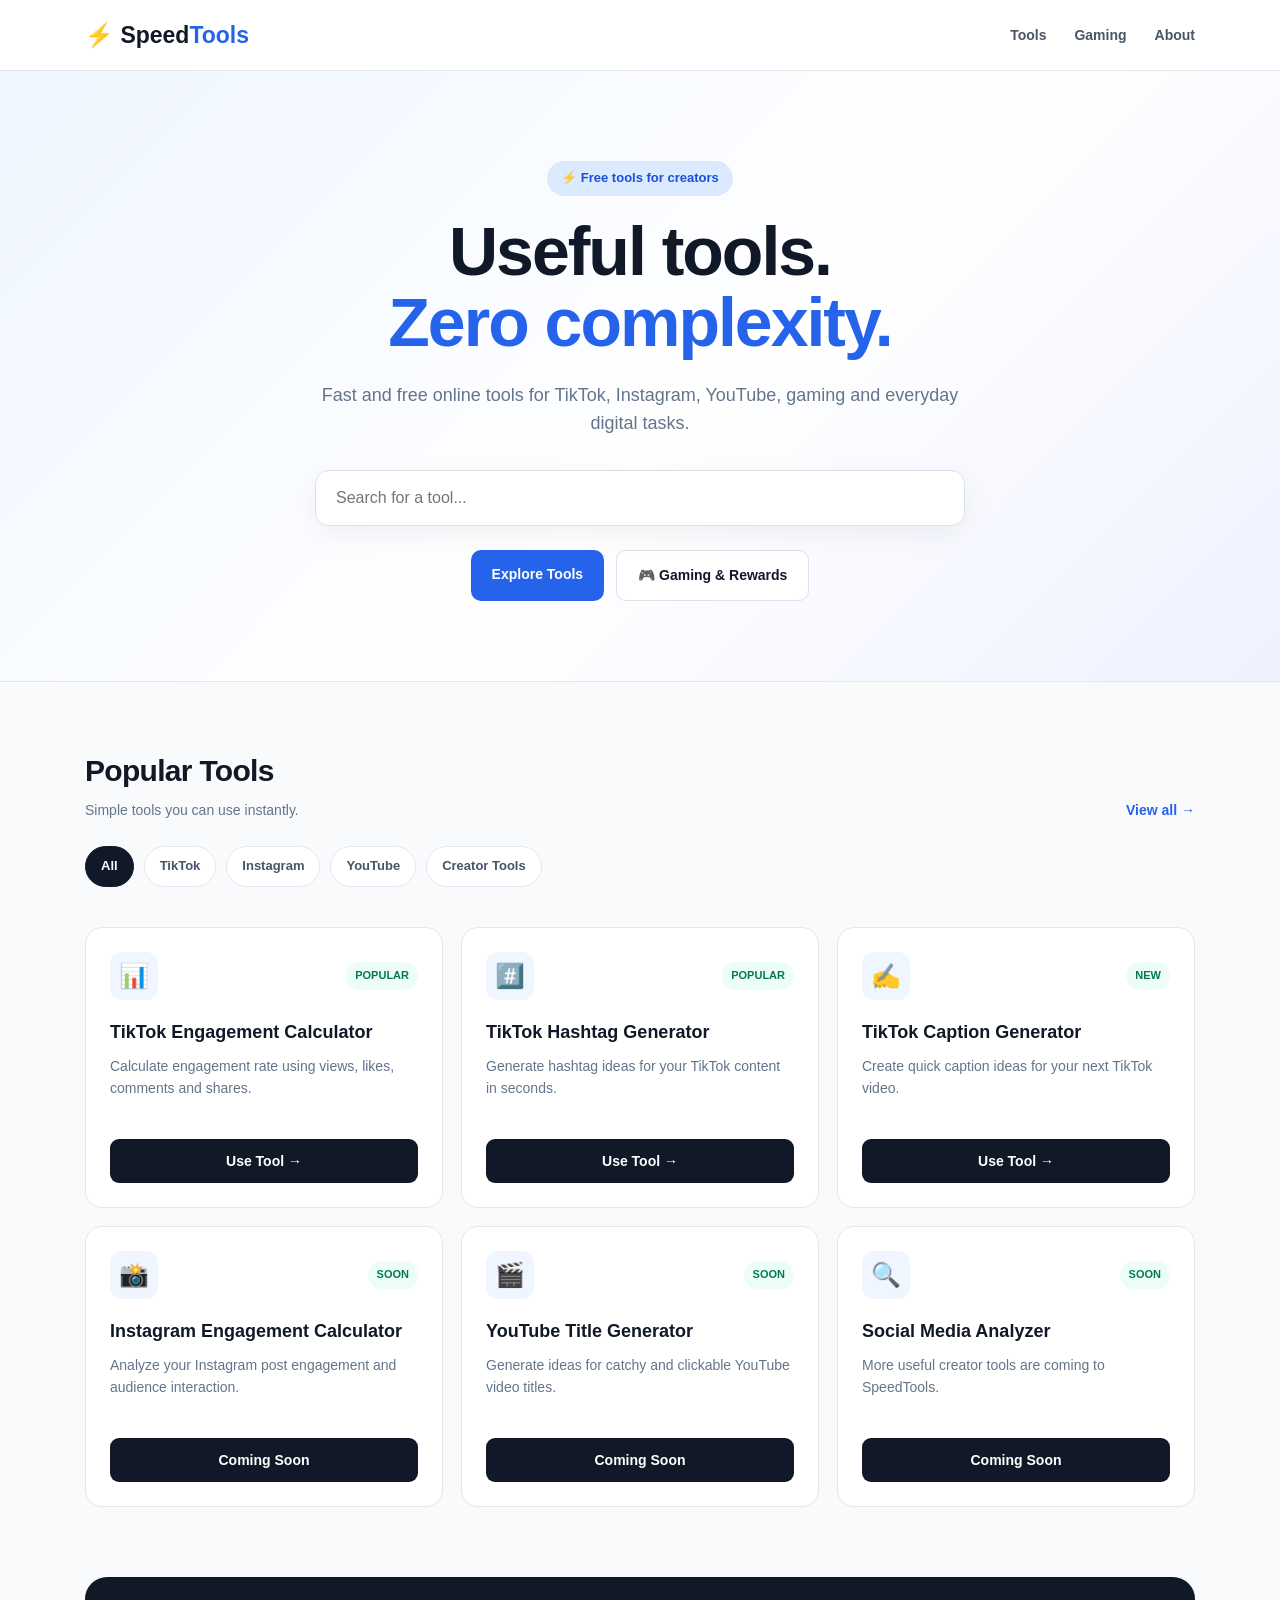
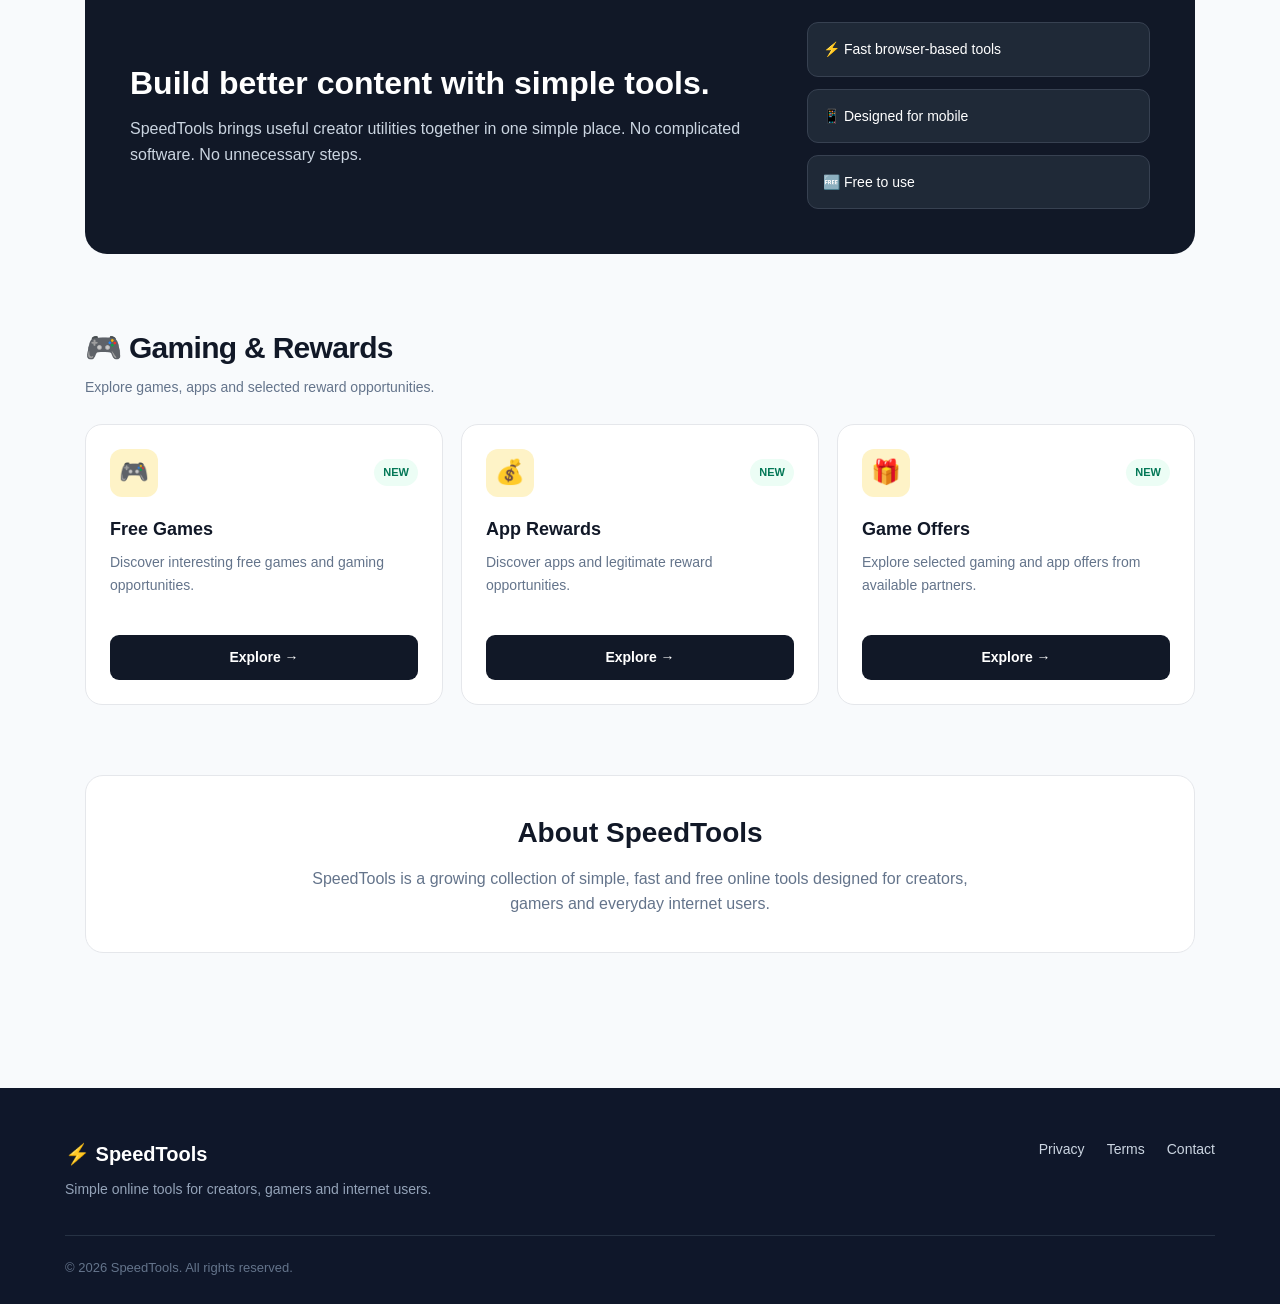
==== index.html @ 125abb1a "Update links in index.html to point to specific sections" ====
<!DOCTYPE html>
<html lang="en">
<head>
<meta charset="UTF-8">
<meta name="viewport" content="width=device-width, initial-scale=1.0">

<meta name="description" content="SpeedTools - Free online tools for creators, social media users and gamers.">

<title>SpeedTools — Free Online Tools</title>

<style>

*{
box-sizing:border-box;
margin:0;
padding:0;
}

html{
scroll-behavior:smooth;
}

body{
font-family:Arial,Helvetica,sans-serif;
background:#f8fafc;
color:#111827;
line-height:1.6;
}

/* HEADER */

header{
background:#ffffff;
border-bottom:1px solid #e5e7eb;
position:sticky;
top:0;
z-index:1000;
}

.nav{
max-width:1150px;
margin:auto;
height:70px;
padding:0 20px;
display:flex;
align-items:center;
justify-content:space-between;
}

.logo{
font-size:23px;
font-weight:800;
text-decoration:none;
color:#111827;
}

.logo span{
color:#2563eb;
}

.nav-links{
display:flex;
gap:28px;
}

.nav-links a{
text-decoration:none;
color:#4b5563;
font-size:14px;
font-weight:600;
}

.nav-links a:hover{
color:#2563eb;
}

/* HERO */

.hero{
background:
linear-gradient(135deg,#eff6ff,#ffffff 55%,#eef2ff);
padding:90px 20px 80px;
text-align:center;
border-bottom:1px solid #e5e7eb;
}

.badge{
display:inline-block;
background:#dbeafe;
color:#1d4ed8;
padding:7px 14px;
border-radius:999px;
font-size:13px;
font-weight:700;
margin-bottom:20px;
}

.hero h1{
font-size:clamp(38px,7vw,68px);
line-height:1.05;
letter-spacing:-2px;
max-width:850px;
margin:auto;
}

.hero h1 span{
color:#2563eb;
}

.hero p{
max-width:650px;
margin:22px auto 0;
font-size:18px;
color:#64748b;
}

.search{
max-width:650px;
margin:32px auto 0;
position:relative;
}

.search input{
width:100%;
height:56px;
border:1px solid #dbe2ea;
border-radius:14px;
padding:0 20px;
font-size:16px;
outline:none;
box-shadow:0 8px 30px rgba(15,23,42,.06);
}

.search input:focus{
border-color:#2563eb;
}

.hero-buttons{
margin-top:24px;
display:flex;
justify-content:center;
gap:12px;
flex-wrap:wrap;
}

.btn{
display:inline-block;
padding:13px 21px;
border-radius:10px;
text-decoration:none;
font-weight:700;
font-size:14px;
}

.btn-primary{
background:#2563eb;
color:white;
}

.btn-secondary{
background:white;
color:#111827;
border:1px solid #dbe2ea;
}

/* MAIN */

.container{
max-width:1150px;
margin:auto;
padding:65px 20px;
}

.section-header{
display:flex;
align-items:end;
justify-content:space-between;
gap:20px;
margin-bottom:25px;
}

.section-header h2{
font-size:30px;
letter-spacing:-.7px;
}

.section-header p{
color:#64748b;
font-size:14px;
margin-top:4px;
}

.view-all{
text-decoration:none;
color:#2563eb;
font-size:14px;
font-weight:700;
}

/* CATEGORY */

.categories{
display:flex;
gap:10px;
overflow-x:auto;
padding-bottom:8px;
margin-bottom:32px;
}

.category{
white-space:nowrap;
padding:9px 15px;
background:white;
border:1px solid #e2e8f0;
border-radius:999px;
font-size:13px;
font-weight:700;
color:#475569;
}

.category.active{
background:#111827;
color:white;
border-color:#111827;
}

/* TOOLS */

.tools-grid{
display:grid;
grid-template-columns:repeat(3,1fr);
gap:18px;
}

.tool{
background:white;
border:1px solid #e5e7eb;
border-radius:17px;
padding:24px;
position:relative;
transition:.2s;
}

.tool:hover{
transform:translateY(-5px);
box-shadow:0 15px 35px rgba(15,23,42,.08);
}

.tool-top{
display:flex;
align-items:center;
justify-content:space-between;
margin-bottom:18px;
}

.tool-icon{
width:48px;
height:48px;
display:flex;
align-items:center;
justify-content:center;
background:#eff6ff;
border-radius:12px;
font-size:24px;
}

.tag{
font-size:11px;
font-weight:800;
padding:5px 9px;
border-radius:999px;
background:#ecfdf5;
color:#047857;
}

.tool h3{
font-size:18px;
margin-bottom:8px;
}

.tool p{
font-size:14px;
color:#64748b;
min-height:66px;
}

.tool-button{
display:block;
text-align:center;
margin-top:18px;
padding:11px;
background:#111827;
color:white;
text-decoration:none;
border-radius:9px;
font-size:14px;
font-weight:700;
}

.tool-button:hover{
background:#2563eb;
}

/* FEATURE */

.feature{
margin-top:70px;
background:#111827;
border-radius:22px;
padding:45px;
color:white;
display:grid;
grid-template-columns:1.3fr .7fr;
gap:40px;
align-items:center;
}

.feature h2{
font-size:32px;
line-height:1.2;
margin-bottom:14px;
}

.feature p{
color:#cbd5e1;
}

.feature-list{
display:grid;
gap:12px;
}

.feature-item{
background:#1f2937;
border:1px solid #374151;
padding:15px;
border-radius:11px;
font-size:14px;
}

/* GAMING */

.gaming{
margin-top:70px;
}

.gaming .tool-icon{
background:#fef3c7;
}

/* ABOUT */

.about{
margin-top:70px;
background:white;
border:1px solid #e5e7eb;
border-radius:18px;
padding:35px;
text-align:center;
}

.about h2{
font-size:28px;
margin-bottom:10px;
}

.about p{
max-width:700px;
margin:auto;
color:#64748b;
}

/* FOOTER */

footer{
background:#0f172a;
color:white;
margin-top:70px;
padding:50px 20px 25px;
}

.footer{
max-width:1150px;
margin:auto;
}

.footer-top{
display:flex;
justify-content:space-between;
gap:30px;
padding-bottom:35px;
border-bottom:1px solid #263244;
}

.footer h3{
font-size:20px;
}

.footer p{
color:#94a3b8;
font-size:14px;
margin-top:8px;
max-width:420px;
}

.footer-links{
display:flex;
gap:22px;
flex-wrap:wrap;
}

.footer-links a{
color:#cbd5e1;
text-decoration:none;
font-size:14px;
}

.copyright{
padding-top:22px;
color:#64748b;
font-size:13px;
}

/* MOBILE */

@media(max-width:800px){

.nav-links{
display:none;
}

.tools-grid{
grid-template-columns:1fr;
}

.feature{
grid-template-columns:1fr;
padding:30px;
}

.section-header{
align-items:flex-start;
flex-direction:column;
}

.hero{
padding-top:65px;
}

.hero p{
font-size:16px;
}

}

</style>
</head>

<body>

<header>

<div class="nav">

<a class="logo" href="index.html">
⚡ Speed<span>Tools</span>
</a>

<div class="nav-links">
<a href="#tools">Tools</a>
<a href="#gaming">Gaming</a>
<a href="#about">About</a>
</div>

</div>

</header>


<section class="hero">

<div class="badge">
⚡ Free tools for creators
</div>

<h1>
Useful tools.<br>
<span>Zero complexity.</span>
</h1>

<p>
Fast and free online tools for TikTok, Instagram,
YouTube, gaming and everyday digital tasks.
</p>

<div class="search">

<input
type="text"
id="searchInput"
placeholder="Search for a tool..."
onkeyup="searchTools()"
>

</div>

<div class="hero-buttons">

<a class="btn btn-primary" href="#tools">
Explore Tools
</a>

<a class="btn btn-secondary" href="#gaming">
🎮 Gaming & Rewards
</a>

</div>

</section>


<main class="container">


<section id="tools">

<div class="section-header">

<div>
<h2>Popular Tools</h2>
<p>Simple tools you can use instantly.</p>
</div>

<a class="view-all" href="#tools">
View all →
</a>

</div>


<div class="categories">

<div class="category active">All</div>
<div class="category">TikTok</div>
<div class="category">Instagram</div>
<div class="category">YouTube</div>
<div class="category">Creator Tools</div>

</div>


<div class="tools-grid" id="toolsGrid">


<div class="tool">

<div class="tool-top">

<div class="tool-icon">📊</div>

<div class="tag">POPULAR</div>

</div>

<h3>TikTok Engagement Calculator</h3>

<p>
Calculate engagement rate using views, likes,
comments and shares.
</p>

<a class="tool-button" href="tiktok-engagement.html">
Use Tool →
</a>

</div>


<div class="tool">

<div class="tool-top">

<div class="tool-icon">#️⃣</div>

<div class="tag">POPULAR</div>

</div>

<h3>TikTok Hashtag Generator</h3>

<p>
Generate hashtag ideas for your TikTok content
in seconds.
</p>

<a class="tool-button" href="tiktok-hashtag-generator.html">
Use Tool →
</a>

</div>


<div class="tool">

<div class="tool-top">

<div class="tool-icon">✍️</div>

<div class="tag">NEW</div>

</div>

<h3>TikTok Caption Generator</h3>

<p>
Create quick caption ideas for your next
TikTok video.
</p>

<a class="tool-button" href="tiktok-caption-generator.html">
Use Tool →
</a>

</div>


<div class="tool">

<div class="tool-top">

<div class="tool-icon">📸</div>

<div class="tag">SOON</div>

</div>

<h3>Instagram Engagement Calculator</h3>

<p>
Analyze your Instagram post engagement
and audience interaction.
</p>

<a class="tool-button" href="#">
Coming Soon
</a>

</div>


<div class="tool">

<div class="tool-top">

<div class="tool-icon">🎬</div>

<div class="tag">SOON</div>

</div>

<h3>YouTube Title Generator</h3>

<p>
Generate ideas for catchy and clickable
YouTube video titles.
</p>

<a class="tool-button" href="#">
Coming Soon
</a>

</div>


<div class="tool">

<div class="tool-top">

<div class="tool-icon">🔍</div>

<div class="tag">SOON</div>

</div>

<h3>Social Media Analyzer</h3>

<p>
More useful creator tools are coming
to SpeedTools.
</p>

<a class="tool-button" href="#">
Coming Soon
</a>

</div>


</div>

</section>


<section class="feature">

<div>

<h2>
Build better content with simple tools.
</h2>

<p>
SpeedTools brings useful creator utilities
together in one simple place.
No complicated software. No unnecessary steps.
</p>

</div>

<div class="feature-list">

<div class="feature-item">
⚡ Fast browser-based tools
</div>

<div class="feature-item">
📱 Designed for mobile
</div>

<div class="feature-item">
🆓 Free to use
</div>

</div>

</section>


<section class="gaming" id="gaming">

<div class="section-header">

<div>
<h2>🎮 Gaming & Rewards</h2>
<p>Explore games, apps and selected reward opportunities.</p>
</div>

</div>


<div class="tools-grid">


<div class="tool">

<div class="tool-top">

<div class="tool-icon">🎮</div>

<div class="tag">NEW</div>

</div>

<h3>Free Games</h3>

<p>
Discover interesting free games and gaming
opportunities.
</p>

<a class="tool-button" href="gaming.html#games">
Explore →
</a>

</div>


<div class="tool">

<div class="tool-top">

<div class="tool-icon">💰</div>

<div class="tag">NEW</div>

</div>

<h3>App Rewards</h3>

<p>
Discover apps and legitimate reward
opportunities.
</p>

<a class="tool-button" href="gaming.html#apps">
Explore →
</a>

</div>


<div class="tool">

<div class="tool-top">

<div class="tool-icon">🎁</div>

<div class="tag">NEW</div>

</div>

<h3>Game Offers</h3>

<p>
Explore selected gaming and app offers
from available partners.
</p>

<a class="tool-button" href="gaming.html#offers">
Explore →
</a>

</div>


</div>

</section>


<section class="about" id="about">

<h2>About SpeedTools</h2>

<p>
SpeedTools is a growing collection of simple,
fast and free online tools designed for creators,
gamers and everyday internet users.
</p>

</section>


</main>


<footer>

<div class="footer">

<div class="footer-top">

<div>

<h3>⚡ SpeedTools</h3>

<p>
Simple online tools for creators,
gamers and internet users.
</p>

</div>

<div class="footer-links">

<a href="#">Privacy</a>
<a href="#">Terms</a>
<a href="#">Contact</a>

</div>

</div>

<div class="copyright">
© 2026 SpeedTools. All rights reserved.
</div>

</div>

</footer>


<script>

function searchTools(){

let input =
document.getElementById("searchInput")
.value
.toLowerCase();

let tools =
document.querySelectorAll(".tool");

tools.forEach(function(tool){

let text =
tool.innerText.toLowerCase();

if(text.includes(input)){
tool.style.display = "";
}else{
tool.style.display = "none";
}

});

}

</script>

</body>
</html>
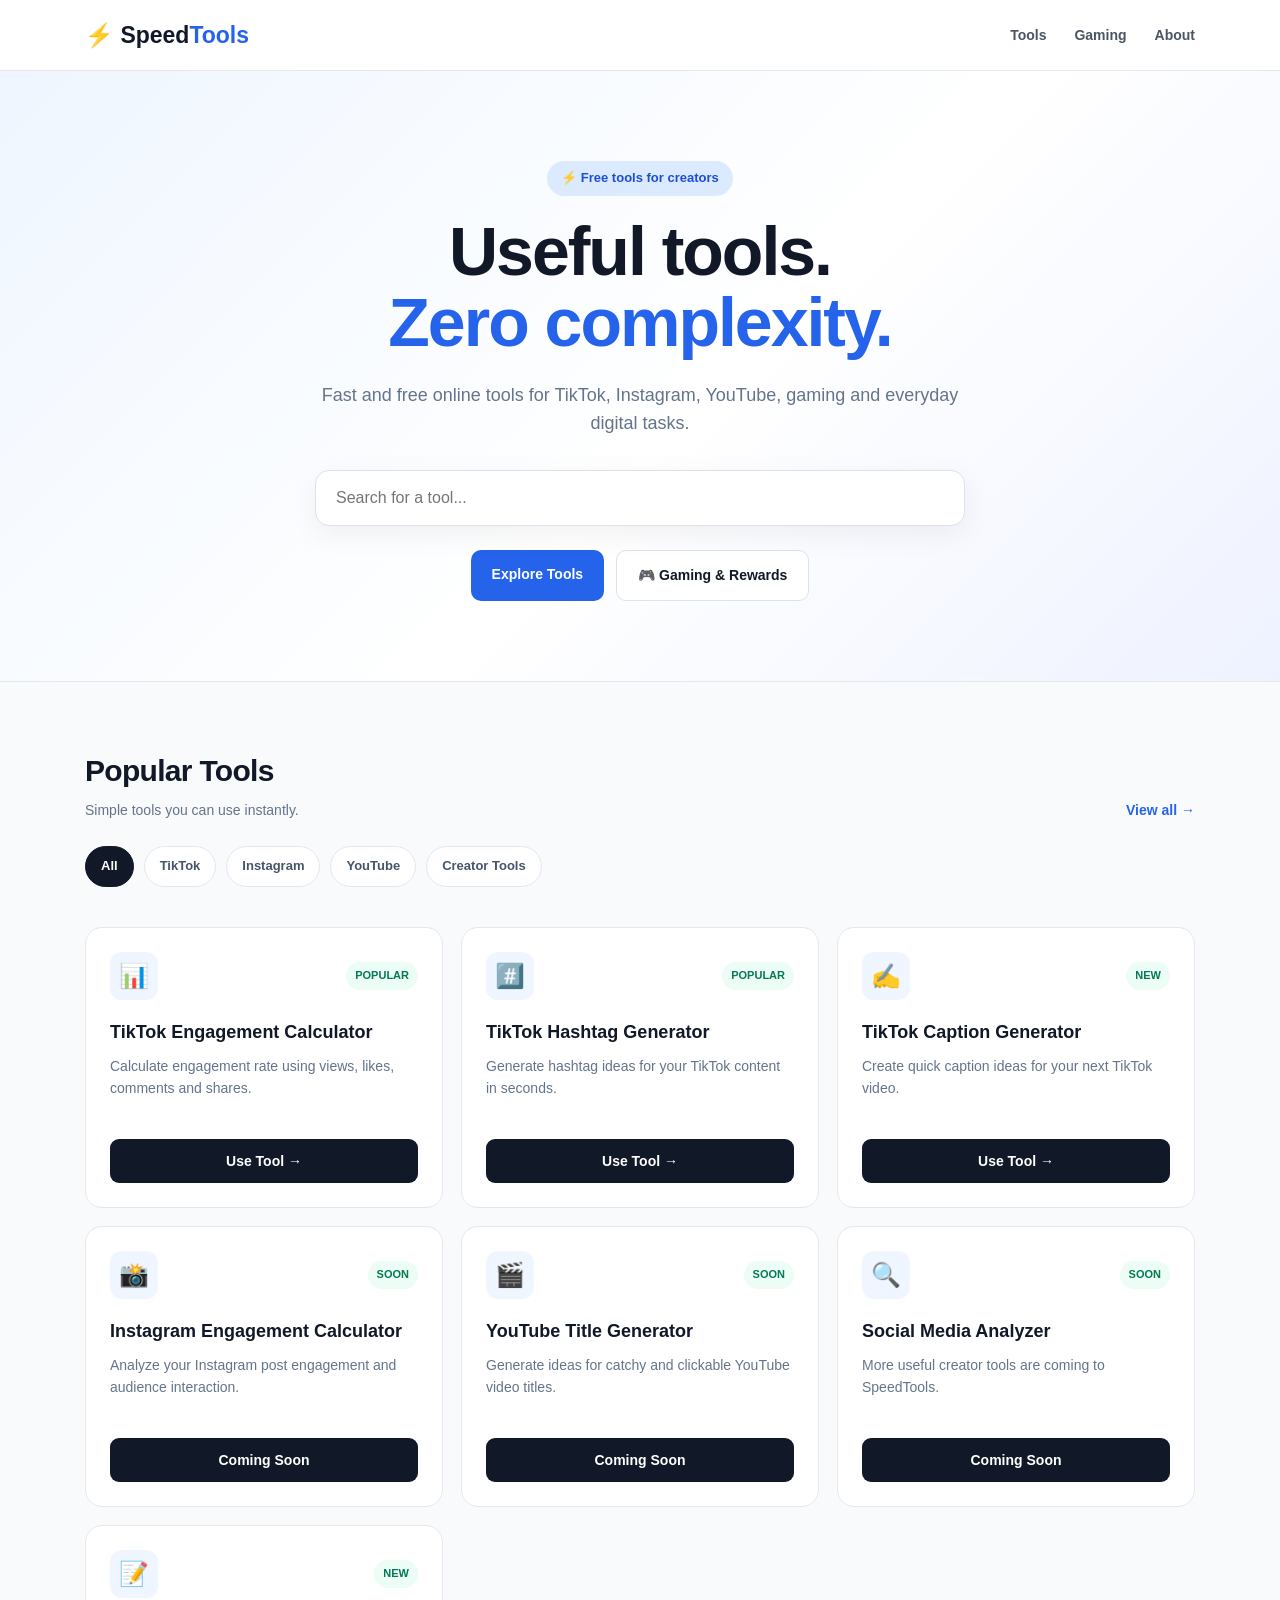
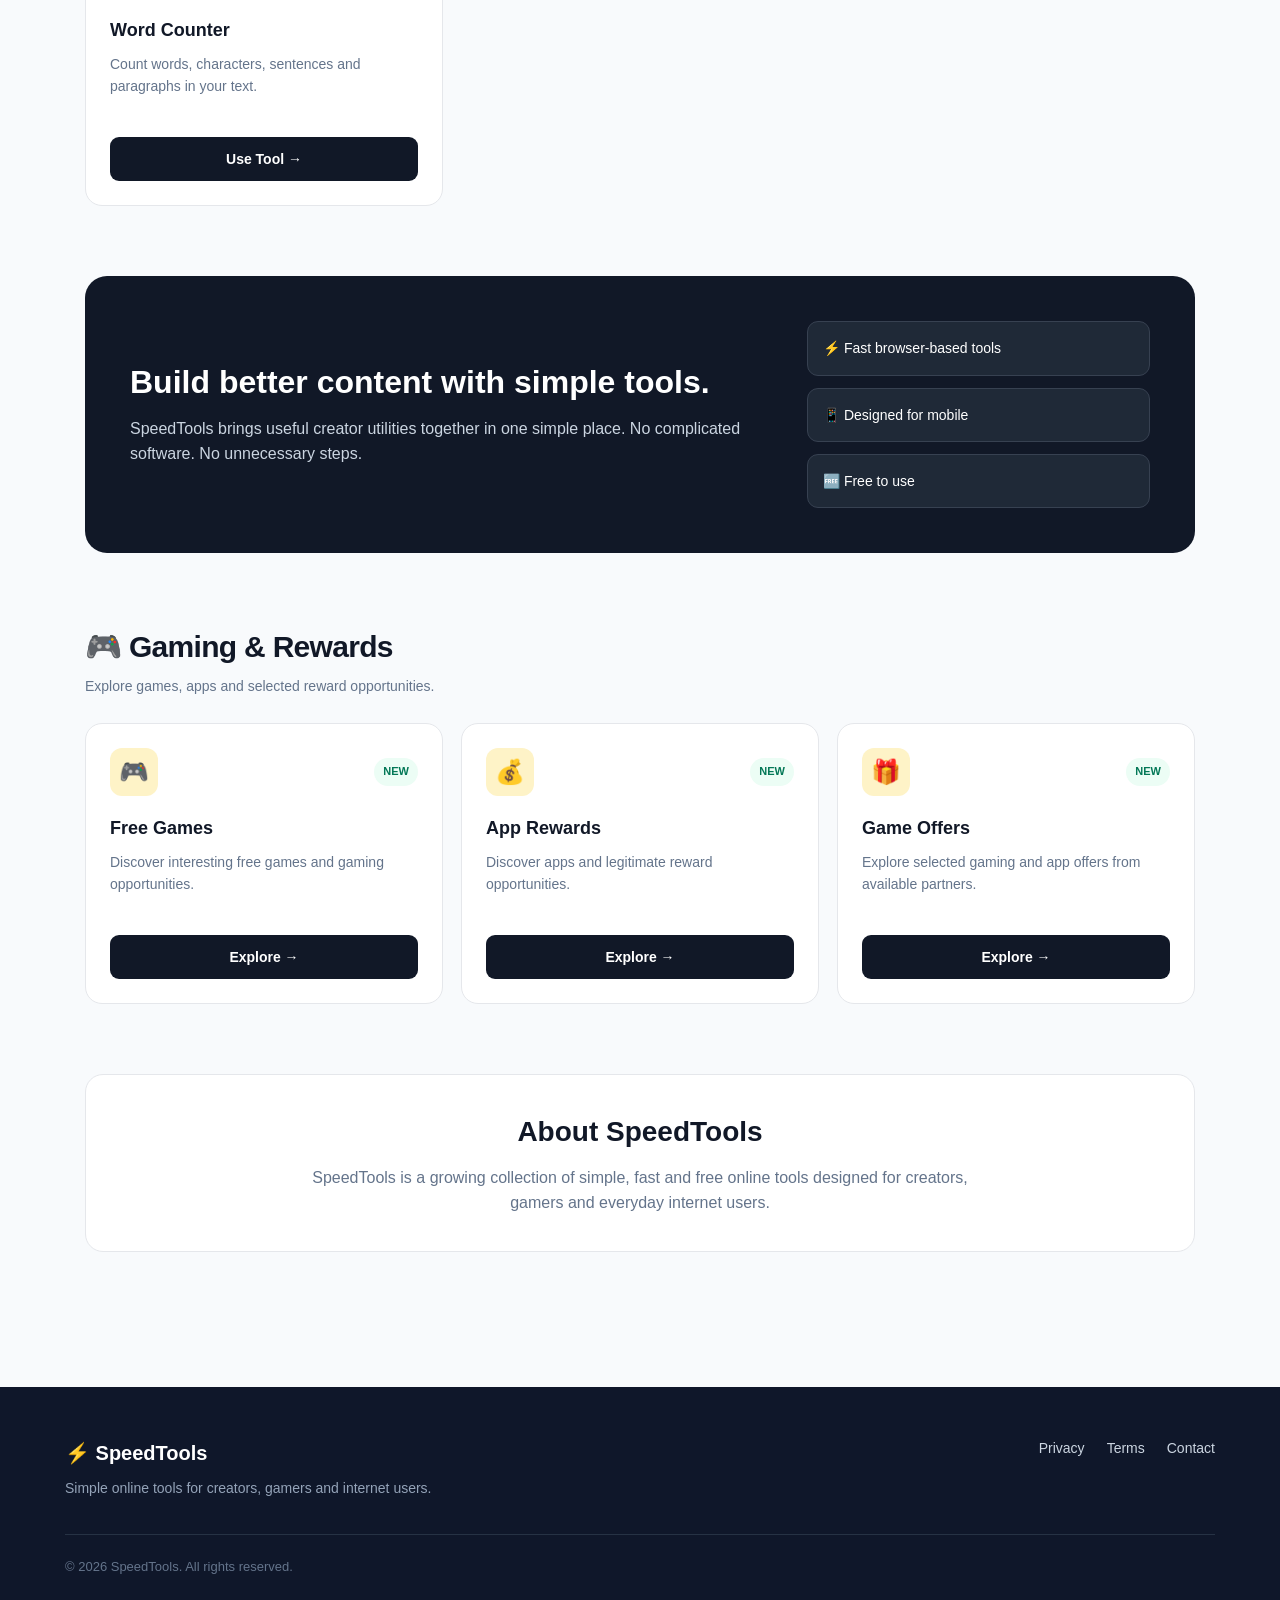
==== commit ff95561b: "Update index.html" ====
--- a/index.html
+++ b/index.html
@@ -467,7 +467,7 @@
 </a>
 
 <div class="nav-links">
-<a href="#tools">Tools</a>
+<a href="tools.html">Tools</a>
 <a href="#gaming">Gaming</a>
 <a href="#about">About</a>
 </div>
@@ -694,6 +694,27 @@
 </a>
 
 </div>
+  <div class="tool">
+
+<div class="tool-top">
+
+<div class="tool-icon">📝</div>
+
+<div class="tag">NEW</div>
+
+</div>
+
+<h3>Word Counter</h3>
+
+<p>
+Count words, characters, sentences and paragraphs in your text.
+</p>
+
+<a class="tool-button" href="word-counter.html">
+Use Tool →
+</a>
+
+  </div>
 
 
 </div>
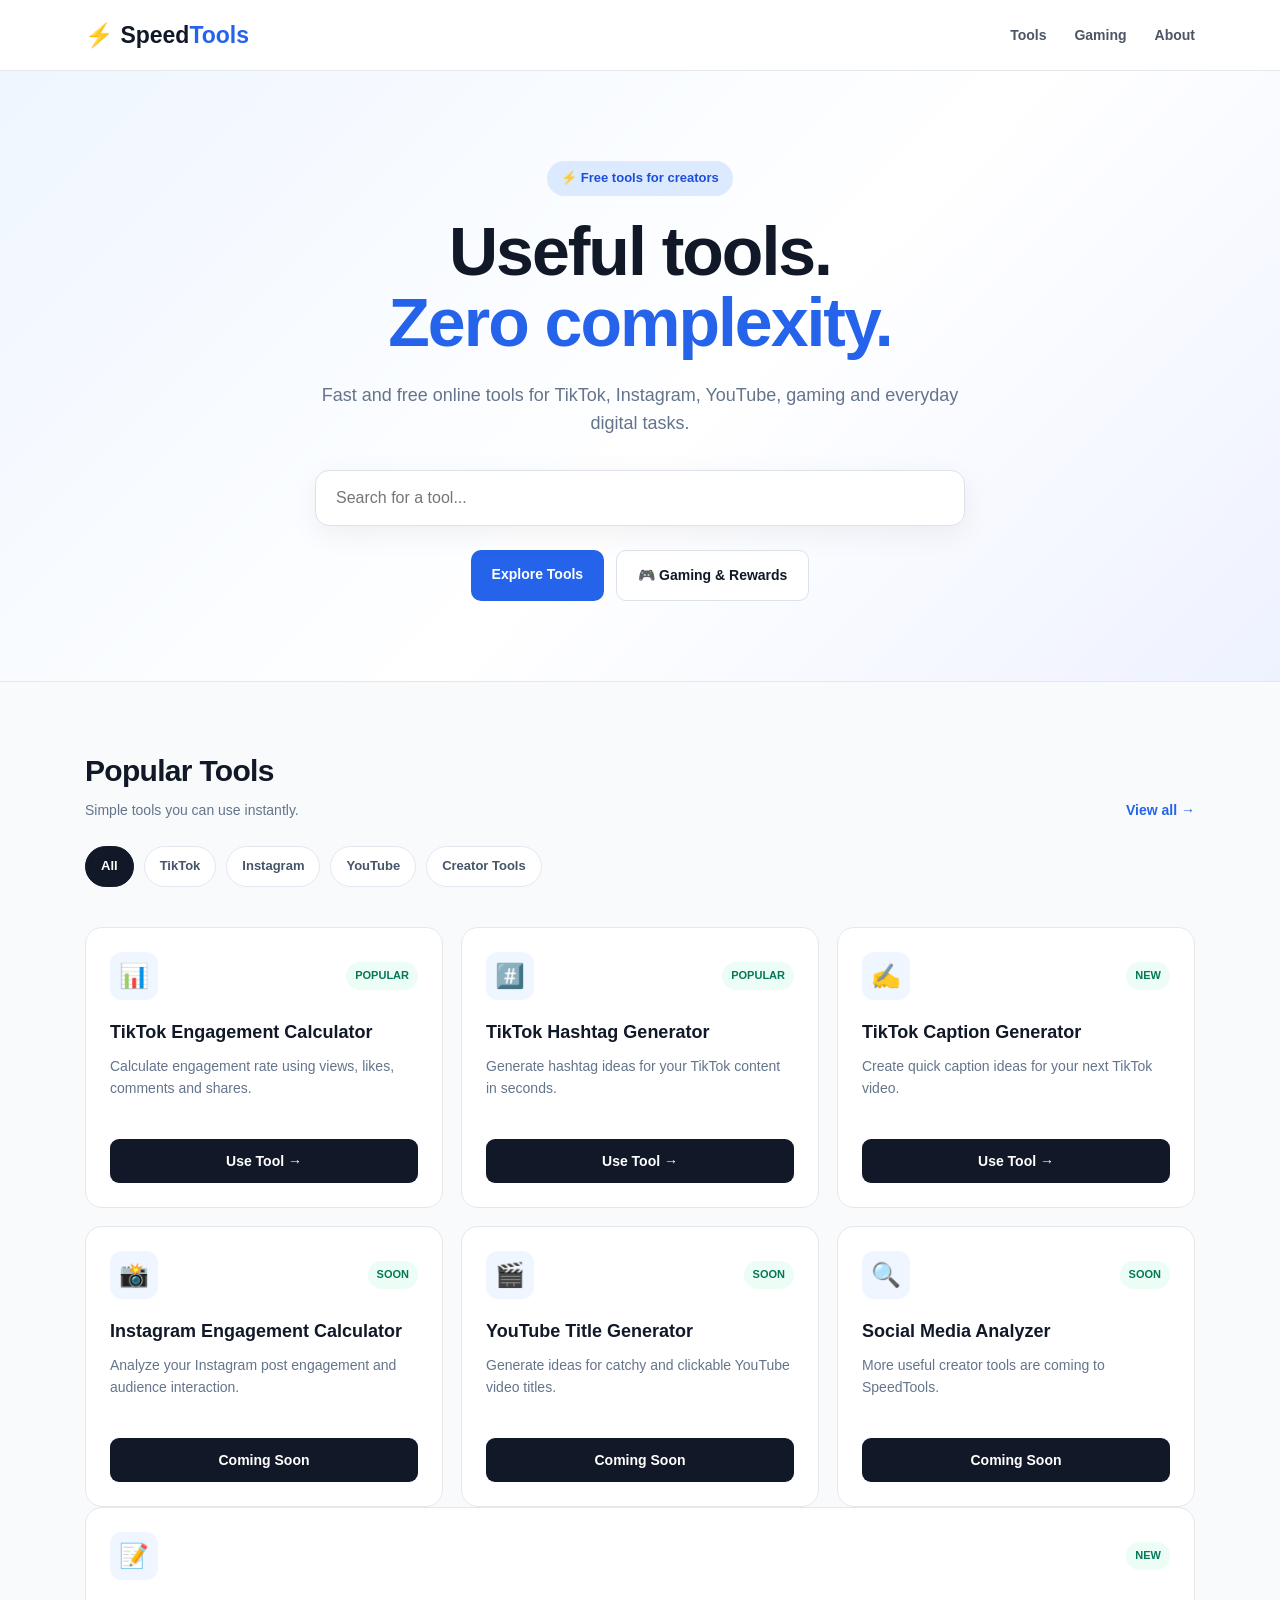
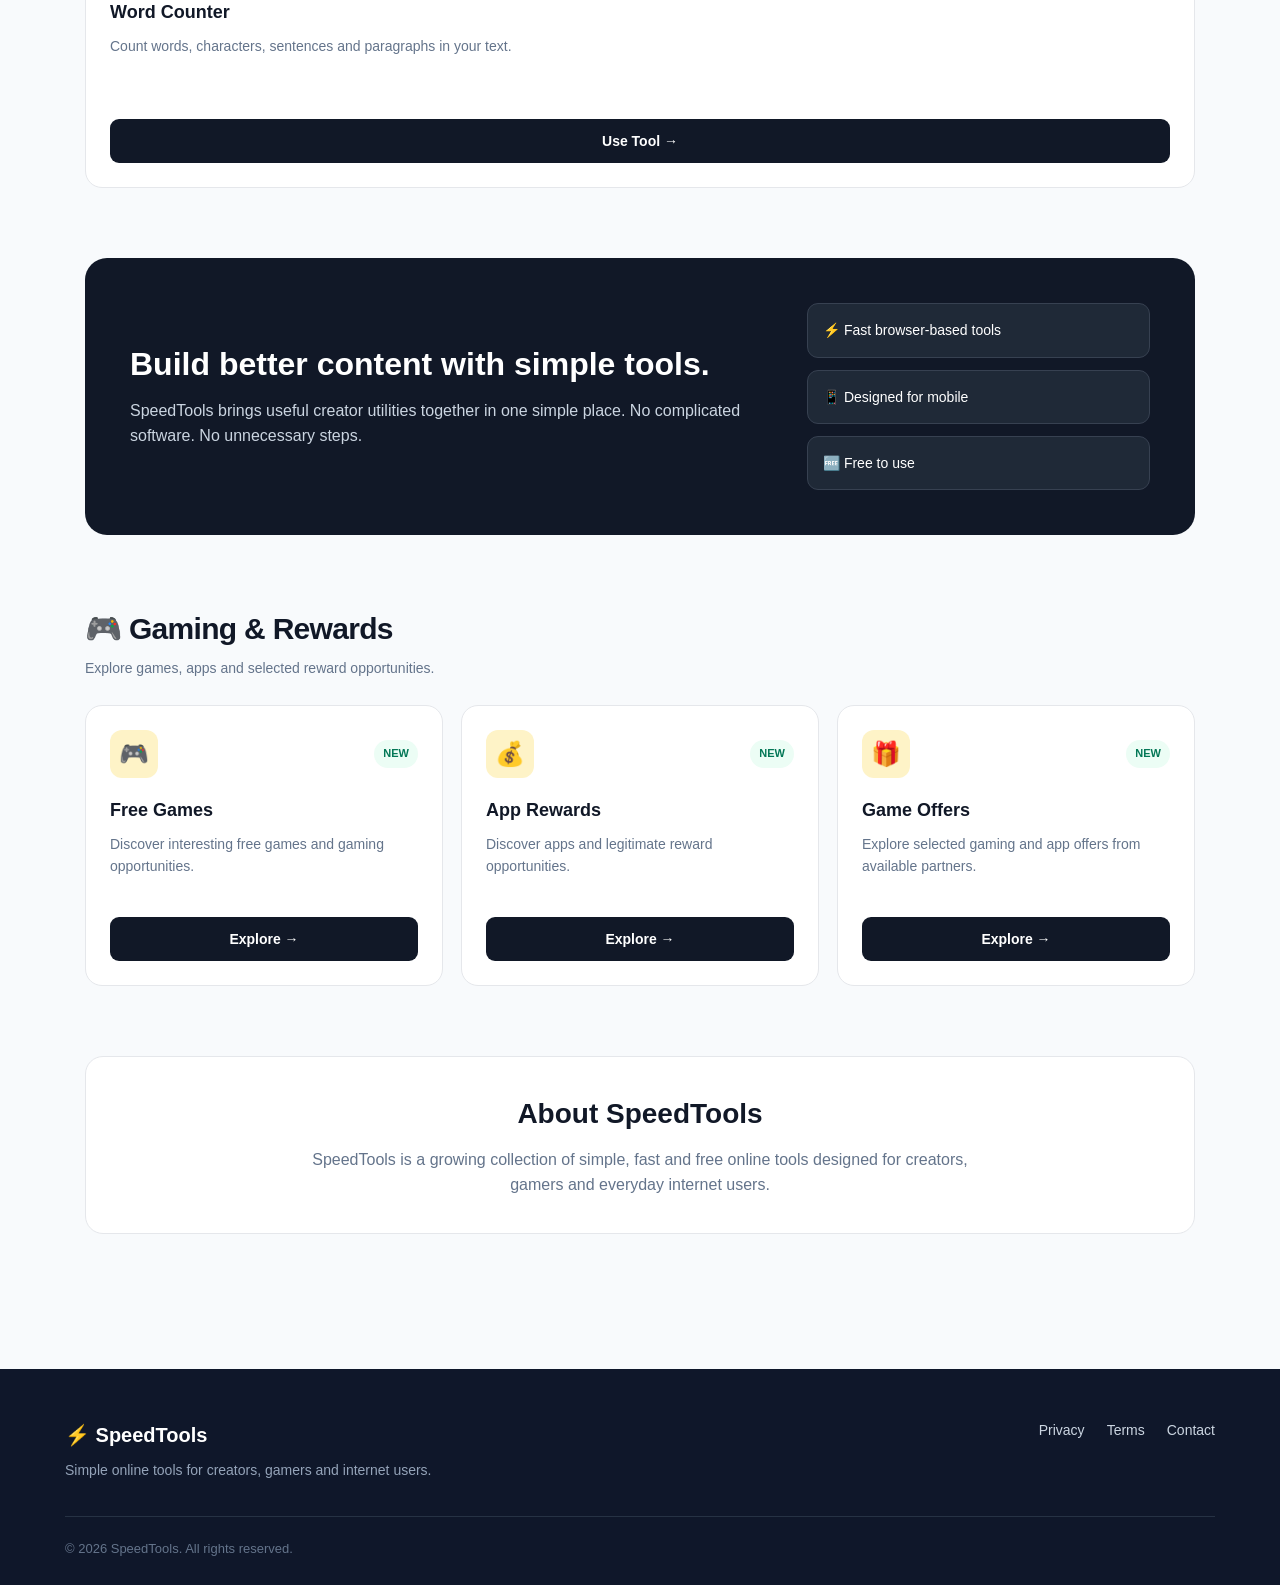
==== commit f82aa299: "Fix HTML structure by closing div tags" ====
--- a/index.html
+++ b/index.html
@@ -694,6 +694,9 @@
 </a>
 
 </div>
+
+</div>
+  
   <div class="tool">
 
 <div class="tool-top">
@@ -750,8 +753,6 @@
 
 <div class="feature-item">
 🆓 Free to use
-</div>
-
 </div>
 
 </section>
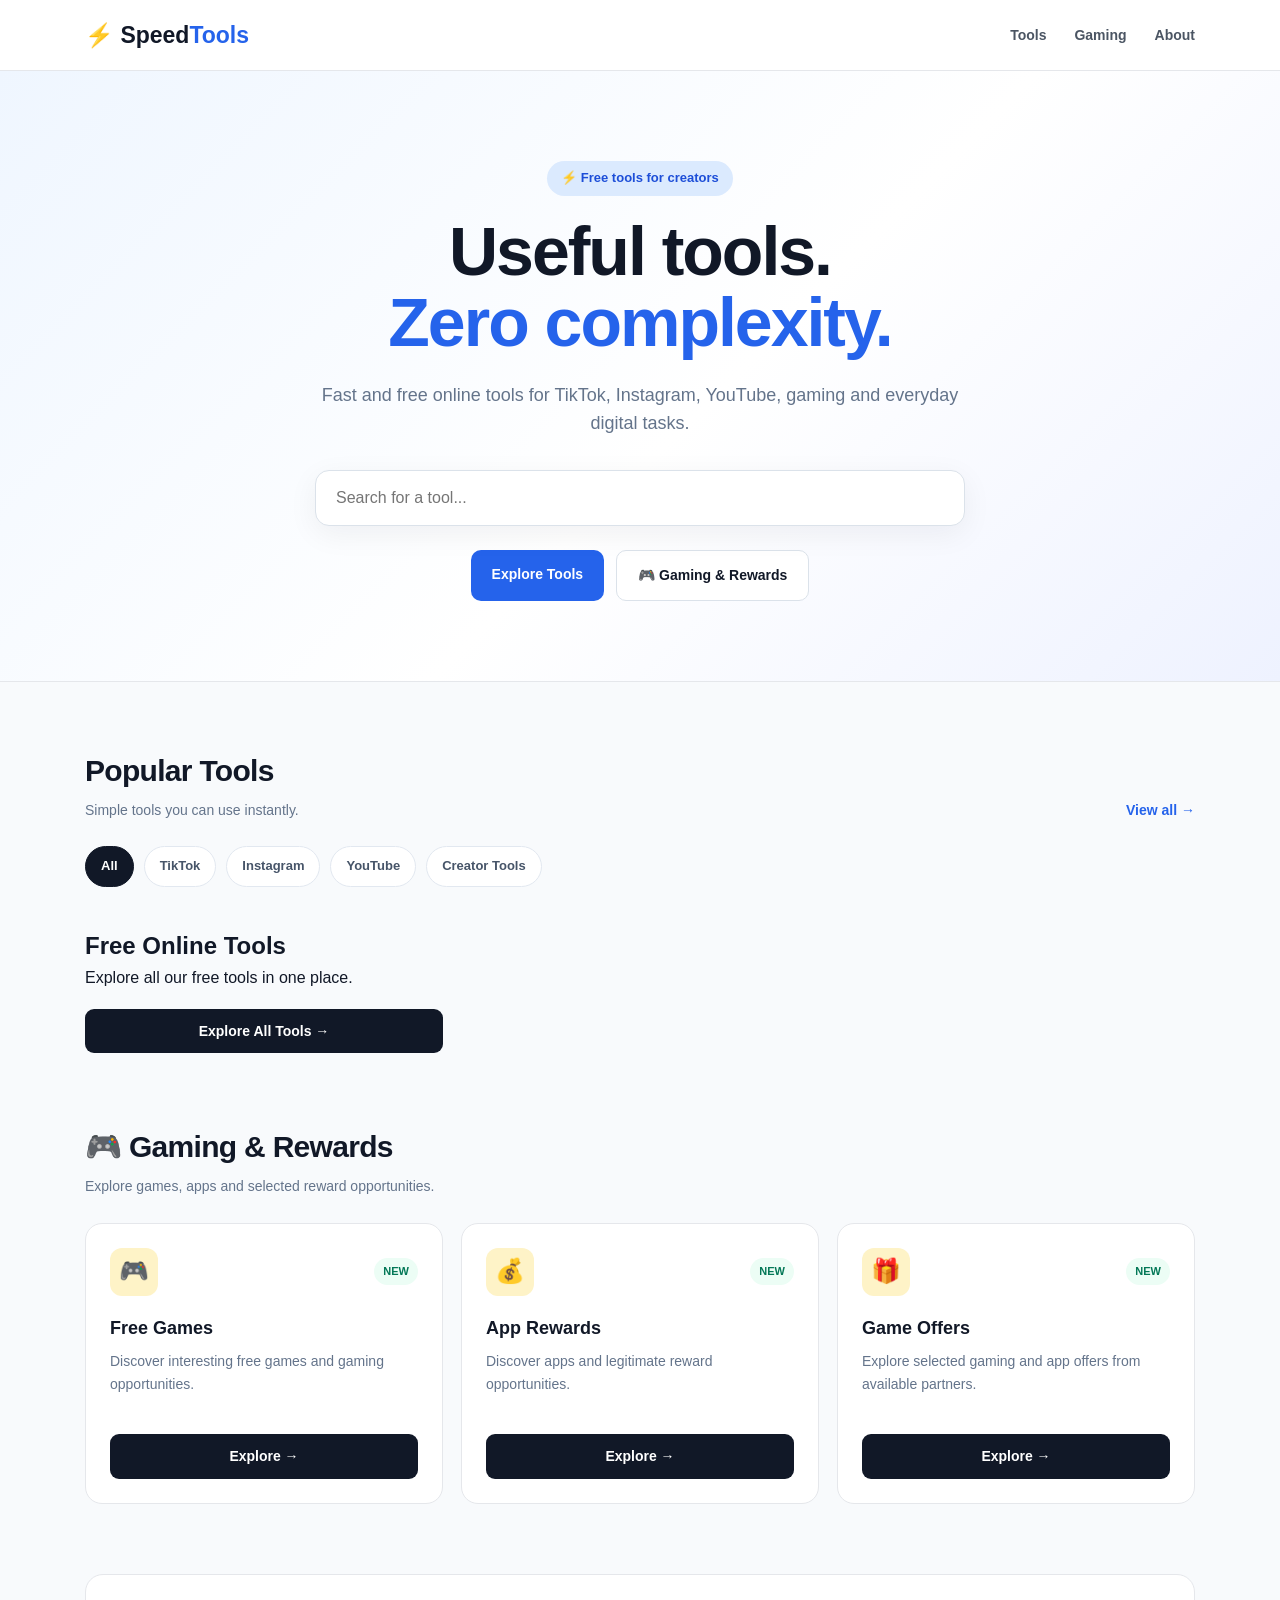
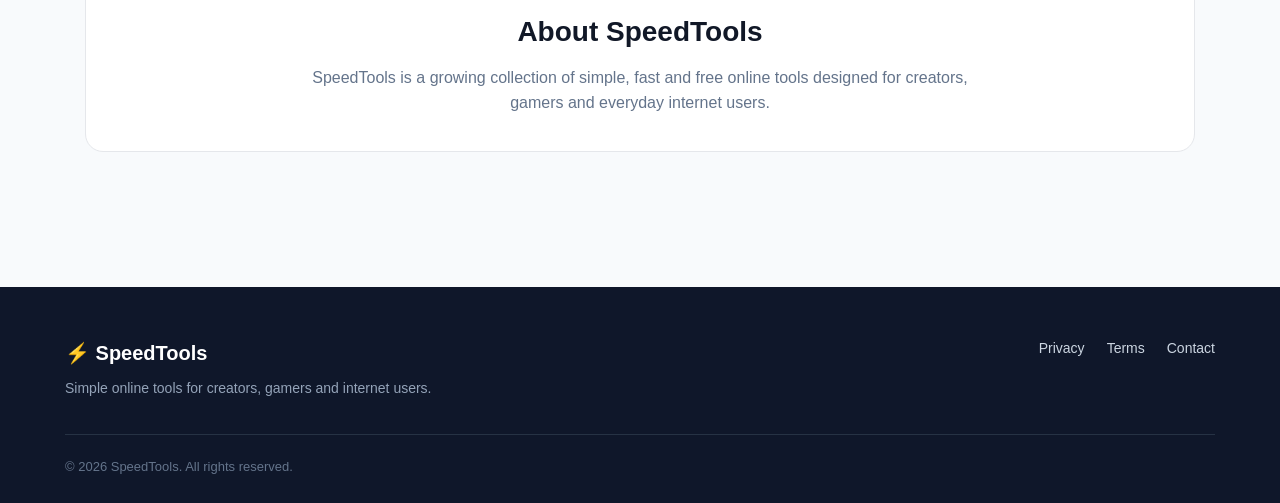
==== commit 324b4cf6: "Update index.html" ====
--- a/index.html
+++ b/index.html
@@ -550,209 +550,18 @@
 
 
 <div class="tools-grid" id="toolsGrid">
-
-
-<div class="tool">
-
-<div class="tool-top">
-
-<div class="tool-icon">📊</div>
-
-<div class="tag">POPULAR</div>
-
-</div>
-
-<h3>TikTok Engagement Calculator</h3>
+<div class="tools-section">
+
+<h2>Free Online Tools</h2>
 
 <p>
-Calculate engagement rate using views, likes,
-comments and shares.
+Explore all our free tools in one place.
 </p>
 
-<a class="tool-button" href="tiktok-engagement.html">
-Use Tool →
+<a class="tool-button" href="tools.html">
+Explore All Tools →
 </a>
 
-</div>
-
-
-<div class="tool">
-
-<div class="tool-top">
-
-<div class="tool-icon">#️⃣</div>
-
-<div class="tag">POPULAR</div>
-
-</div>
-
-<h3>TikTok Hashtag Generator</h3>
-
-<p>
-Generate hashtag ideas for your TikTok content
-in seconds.
-</p>
-
-<a class="tool-button" href="tiktok-hashtag-generator.html">
-Use Tool →
-</a>
-
-</div>
-
-
-<div class="tool">
-
-<div class="tool-top">
-
-<div class="tool-icon">✍️</div>
-
-<div class="tag">NEW</div>
-
-</div>
-
-<h3>TikTok Caption Generator</h3>
-
-<p>
-Create quick caption ideas for your next
-TikTok video.
-</p>
-
-<a class="tool-button" href="tiktok-caption-generator.html">
-Use Tool →
-</a>
-
-</div>
-
-
-<div class="tool">
-
-<div class="tool-top">
-
-<div class="tool-icon">📸</div>
-
-<div class="tag">SOON</div>
-
-</div>
-
-<h3>Instagram Engagement Calculator</h3>
-
-<p>
-Analyze your Instagram post engagement
-and audience interaction.
-</p>
-
-<a class="tool-button" href="#">
-Coming Soon
-</a>
-
-</div>
-
-
-<div class="tool">
-
-<div class="tool-top">
-
-<div class="tool-icon">🎬</div>
-
-<div class="tag">SOON</div>
-
-</div>
-
-<h3>YouTube Title Generator</h3>
-
-<p>
-Generate ideas for catchy and clickable
-YouTube video titles.
-</p>
-
-<a class="tool-button" href="#">
-Coming Soon
-</a>
-
-</div>
-
-
-<div class="tool">
-
-<div class="tool-top">
-
-<div class="tool-icon">🔍</div>
-
-<div class="tag">SOON</div>
-
-</div>
-
-<h3>Social Media Analyzer</h3>
-
-<p>
-More useful creator tools are coming
-to SpeedTools.
-</p>
-
-<a class="tool-button" href="#">
-Coming Soon
-</a>
-
-</div>
-
-</div>
-  
-  <div class="tool">
-
-<div class="tool-top">
-
-<div class="tool-icon">📝</div>
-
-<div class="tag">NEW</div>
-
-</div>
-
-<h3>Word Counter</h3>
-
-<p>
-Count words, characters, sentences and paragraphs in your text.
-</p>
-
-<a class="tool-button" href="word-counter.html">
-Use Tool →
-</a>
-
-  </div>
-
-
-</div>
-
-</section>
-
-
-<section class="feature">
-
-<div>
-
-<h2>
-Build better content with simple tools.
-</h2>
-
-<p>
-SpeedTools brings useful creator utilities
-together in one simple place.
-No complicated software. No unnecessary steps.
-</p>
-
-</div>
-
-<div class="feature-list">
-
-<div class="feature-item">
-⚡ Fast browser-based tools
-</div>
-
-<div class="feature-item">
-📱 Designed for mobile
-</div>
-
-<div class="feature-item">
-🆓 Free to use
 </div>
 
 </section>
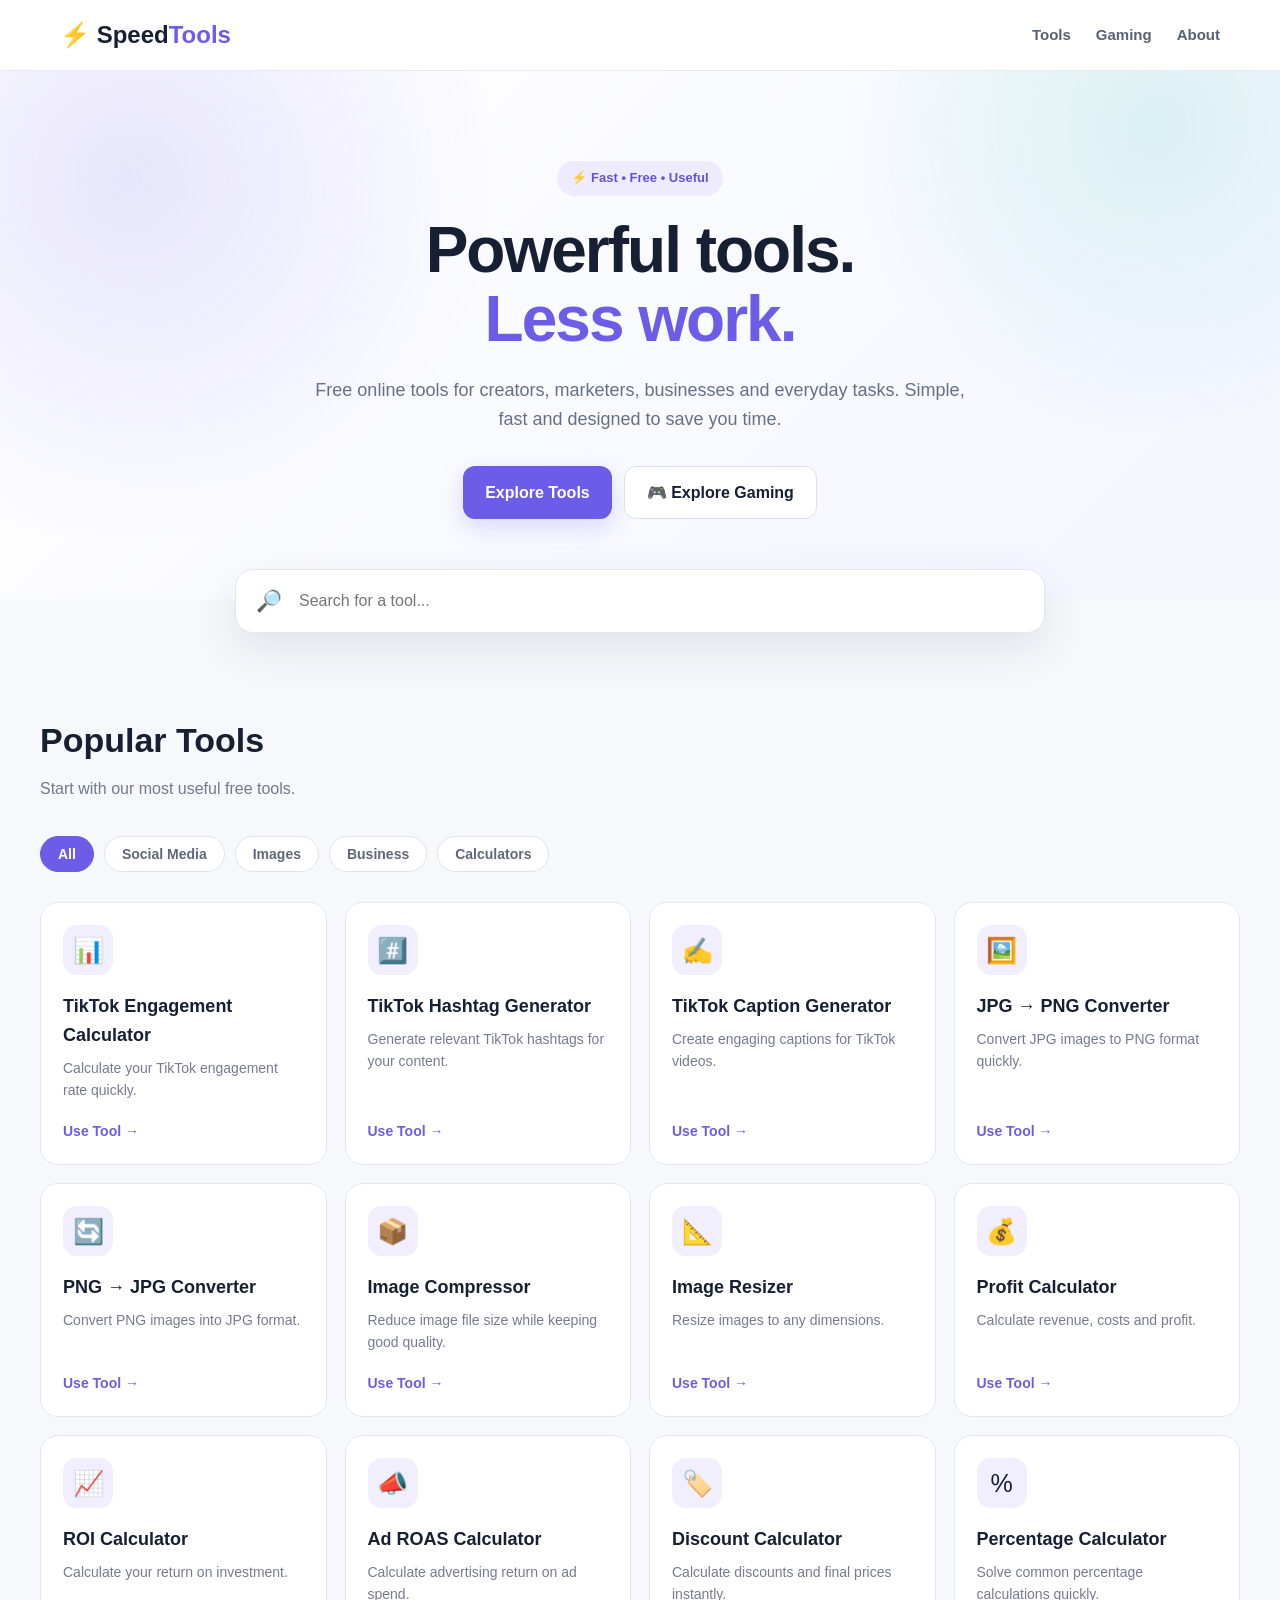
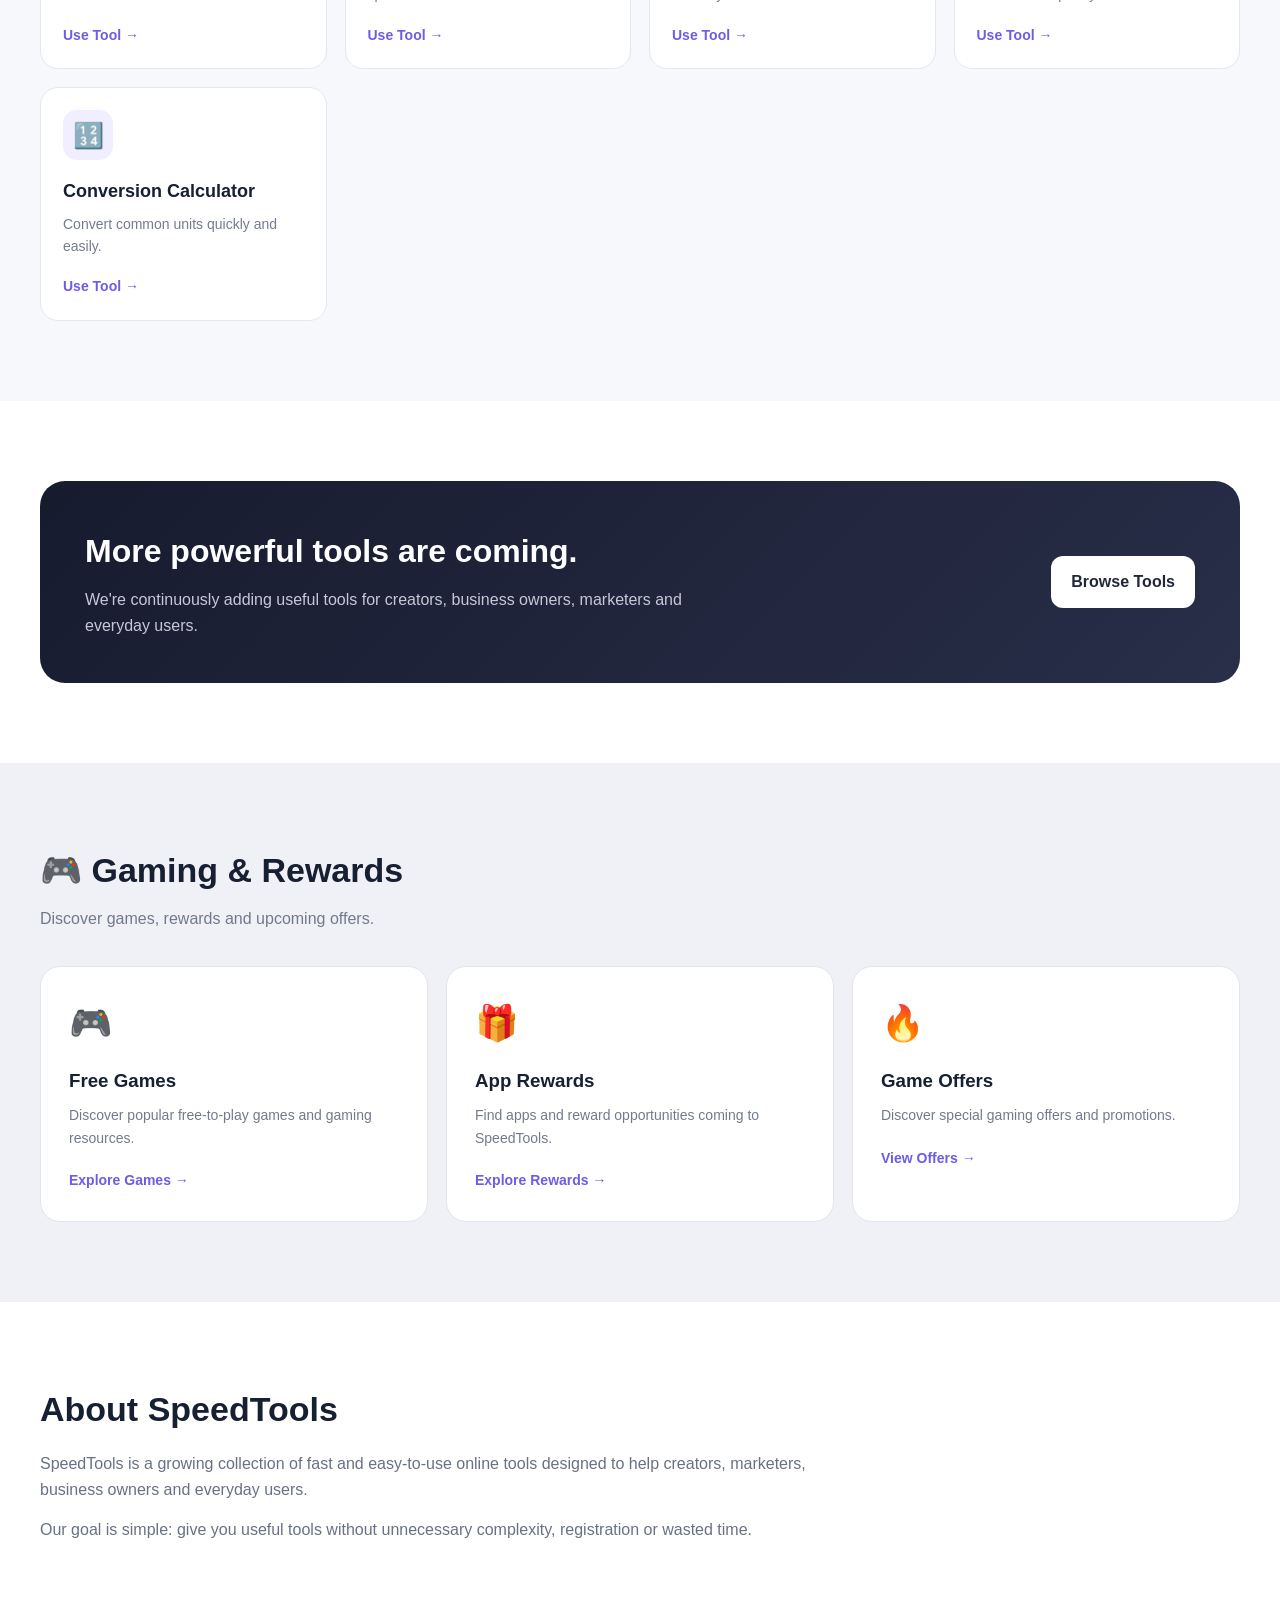
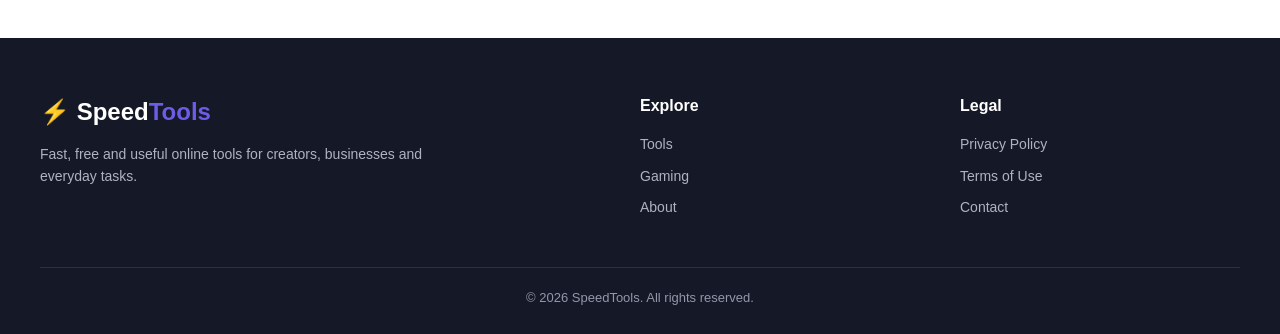
==== commit c1c353bc: "Create index.html" ====
--- a/index.html
+++ b/index.html
@@ -4,453 +4,539 @@
 <meta charset="UTF-8">
 <meta name="viewport" content="width=device-width, initial-scale=1.0">
 
-<meta name="description" content="SpeedTools - Free online tools for creators, social media users and gamers.">
-
-<title>SpeedTools — Free Online Tools</title>
+<title>SpeedTools – Free Online Tools for Creators & Business</title>
+
+<meta name="description" content="SpeedTools provides fast, free online tools for creators, marketers, businesses and everyday tasks.">
+
+<meta name="keywords" content="free online tools, creator tools, TikTok tools, business tools, image tools, calculators">
 
 <style>
 
 *{
-box-sizing:border-box;
-margin:0;
-padding:0;
+    margin:0;
+    padding:0;
+    box-sizing:border-box;
 }
 
 html{
-scroll-behavior:smooth;
+    scroll-behavior:smooth;
 }
 
 body{
-font-family:Arial,Helvetica,sans-serif;
-background:#f8fafc;
-color:#111827;
-line-height:1.6;
-}
-
-/* HEADER */
+    font-family:Arial,Helvetica,sans-serif;
+    background:#f7f8fc;
+    color:#172033;
+    line-height:1.6;
+}
+
+a{
+    text-decoration:none;
+    color:inherit;
+}
+
+/* ================= HEADER ================= */
 
 header{
-background:#ffffff;
-border-bottom:1px solid #e5e7eb;
-position:sticky;
-top:0;
-z-index:1000;
+    position:sticky;
+    top:0;
+    z-index:1000;
+    background:rgba(255,255,255,.96);
+    backdrop-filter:blur(12px);
+    border-bottom:1px solid #e8eaf0;
 }
 
 .nav{
-max-width:1150px;
-margin:auto;
-height:70px;
-padding:0 20px;
-display:flex;
-align-items:center;
-justify-content:space-between;
+    max-width:1200px;
+    margin:auto;
+    min-height:70px;
+    padding:0 20px;
+
+    display:flex;
+    align-items:center;
+    justify-content:space-between;
+    gap:20px;
 }
 
 .logo{
-font-size:23px;
-font-weight:800;
-text-decoration:none;
-color:#111827;
+    font-size:24px;
+    font-weight:800;
+    white-space:nowrap;
 }
 
 .logo span{
-color:#2563eb;
+    color:#6c5ce7;
 }
 
 .nav-links{
-display:flex;
-gap:28px;
+    display:flex;
+    align-items:center;
+    gap:25px;
 }
 
 .nav-links a{
-text-decoration:none;
-color:#4b5563;
-font-size:14px;
-font-weight:600;
+    font-size:15px;
+    font-weight:600;
+    color:#596174;
 }
 
 .nav-links a:hover{
-color:#2563eb;
-}
-
-/* HERO */
+    color:#6c5ce7;
+}
+
+/* ================= HERO ================= */
 
 .hero{
-background:
-linear-gradient(135deg,#eff6ff,#ffffff 55%,#eef2ff);
-padding:90px 20px 80px;
-text-align:center;
-border-bottom:1px solid #e5e7eb;
-}
-
-.badge{
-display:inline-block;
-background:#dbeafe;
-color:#1d4ed8;
-padding:7px 14px;
-border-radius:999px;
-font-size:13px;
-font-weight:700;
-margin-bottom:20px;
+    background:
+    radial-gradient(circle at 10% 20%,rgba(108,92,231,.15),transparent 30%),
+    radial-gradient(circle at 90% 10%,rgba(0,184,148,.12),transparent 25%),
+    linear-gradient(135deg,#ffffff,#f4f5ff);
+
+    padding:90px 20px 80px;
+    text-align:center;
+}
+
+.hero-content{
+    max-width:850px;
+    margin:auto;
+}
+
+.hero-badge{
+    display:inline-block;
+    background:#eeebff;
+    color:#6352d9;
+    padding:7px 14px;
+    border-radius:50px;
+    font-size:13px;
+    font-weight:700;
+    margin-bottom:20px;
 }
 
 .hero h1{
-font-size:clamp(38px,7vw,68px);
-line-height:1.05;
-letter-spacing:-2px;
-max-width:850px;
-margin:auto;
+    font-size:clamp(38px,6vw,64px);
+    line-height:1.08;
+    letter-spacing:-2px;
+    margin-bottom:22px;
 }
 
 .hero h1 span{
-color:#2563eb;
+    color:#6c5ce7;
 }
 
 .hero p{
-max-width:650px;
-margin:22px auto 0;
-font-size:18px;
-color:#64748b;
-}
-
-.search{
-max-width:650px;
-margin:32px auto 0;
-position:relative;
-}
-
-.search input{
-width:100%;
-height:56px;
-border:1px solid #dbe2ea;
-border-radius:14px;
-padding:0 20px;
-font-size:16px;
-outline:none;
-box-shadow:0 8px 30px rgba(15,23,42,.06);
-}
-
-.search input:focus{
-border-color:#2563eb;
+    max-width:680px;
+    margin:0 auto 32px;
+    color:#667085;
+    font-size:18px;
 }
 
 .hero-buttons{
-margin-top:24px;
-display:flex;
-justify-content:center;
-gap:12px;
-flex-wrap:wrap;
+    display:flex;
+    justify-content:center;
+    gap:12px;
+    flex-wrap:wrap;
 }
 
 .btn{
-display:inline-block;
-padding:13px 21px;
-border-radius:10px;
-text-decoration:none;
-font-weight:700;
-font-size:14px;
+    display:inline-flex;
+    align-items:center;
+    justify-content:center;
+    padding:13px 22px;
+    border-radius:12px;
+    font-weight:700;
+    transition:.2s;
 }
 
 .btn-primary{
-background:#2563eb;
-color:white;
+    background:#6c5ce7;
+    color:white;
+    box-shadow:0 8px 25px rgba(108,92,231,.22);
+}
+
+.btn-primary:hover{
+    transform:translateY(-2px);
 }
 
 .btn-secondary{
-background:white;
-color:#111827;
-border:1px solid #dbe2ea;
-}
-
-/* MAIN */
-
-.container{
-max-width:1150px;
-margin:auto;
-padding:65px 20px;
+    background:white;
+    border:1px solid #dddfea;
+}
+
+.btn-secondary:hover{
+    border-color:#6c5ce7;
+    color:#6c5ce7;
+}
+
+/* ================= SEARCH ================= */
+
+.search-area{
+    max-width:850px;
+    margin:-30px auto 0;
+    padding:0 20px;
+    position:relative;
+    z-index:5;
+}
+
+.search-box{
+    background:white;
+    border:1px solid #e4e6ee;
+    border-radius:18px;
+    padding:8px;
+    display:flex;
+    align-items:center;
+    box-shadow:0 15px 45px rgba(25,35,60,.10);
+}
+
+.search-icon{
+    font-size:21px;
+    padding:0 12px;
+}
+
+#search{
+    width:100%;
+    border:0;
+    outline:none;
+    font-size:16px;
+    padding:14px 5px;
+    color:#172033;
+}
+
+/* ================= MAIN ================= */
+
+section{
+    padding:80px 20px;
+}
+
+.section-container{
+    max-width:1200px;
+    margin:auto;
 }
 
 .section-header{
-display:flex;
-align-items:end;
-justify-content:space-between;
-gap:20px;
-margin-bottom:25px;
+    margin-bottom:35px;
 }
 
 .section-header h2{
-font-size:30px;
-letter-spacing:-.7px;
+    font-size:34px;
+    margin-bottom:8px;
 }
 
 .section-header p{
-color:#64748b;
-font-size:14px;
-margin-top:4px;
-}
-
-.view-all{
-text-decoration:none;
-color:#2563eb;
-font-size:14px;
-font-weight:700;
-}
-
-/* CATEGORY */
+    color:#71798b;
+}
+
+/* ================= CATEGORIES ================= */
 
 .categories{
-display:flex;
-gap:10px;
-overflow-x:auto;
-padding-bottom:8px;
-margin-bottom:32px;
+    display:flex;
+    gap:10px;
+    flex-wrap:wrap;
+    margin-bottom:30px;
 }
 
 .category{
-white-space:nowrap;
-padding:9px 15px;
-background:white;
-border:1px solid #e2e8f0;
-border-radius:999px;
-font-size:13px;
-font-weight:700;
-color:#475569;
-}
-
+    border:1px solid #e0e3eb;
+    background:white;
+    border-radius:50px;
+    padding:9px 17px;
+    cursor:pointer;
+    font-size:14px;
+    font-weight:600;
+    color:#5f6778;
+    transition:.2s;
+}
+
+.category:hover,
 .category.active{
-background:#111827;
-color:white;
-border-color:#111827;
-}
-
-/* TOOLS */
+    background:#6c5ce7;
+    border-color:#6c5ce7;
+    color:white;
+}
+
+/* ================= TOOLS GRID ================= */
 
 .tools-grid{
-display:grid;
-grid-template-columns:repeat(3,1fr);
-gap:18px;
-}
-
-.tool{
-background:white;
-border:1px solid #e5e7eb;
-border-radius:17px;
-padding:24px;
-position:relative;
-transition:.2s;
-}
-
-.tool:hover{
-transform:translateY(-5px);
-box-shadow:0 15px 35px rgba(15,23,42,.08);
-}
-
-.tool-top{
-display:flex;
-align-items:center;
-justify-content:space-between;
-margin-bottom:18px;
+    display:grid;
+    grid-template-columns:repeat(4,1fr);
+    gap:18px;
+}
+
+.tool-card{
+    background:white;
+    border:1px solid #e5e7ee;
+    border-radius:18px;
+    padding:22px;
+    transition:.25s;
+    display:flex;
+    flex-direction:column;
+    min-height:220px;
+}
+
+.tool-card:hover{
+    transform:translateY(-5px);
+    box-shadow:0 15px 35px rgba(30,40,70,.09);
+    border-color:#d7d1ff;
 }
 
 .tool-icon{
-width:48px;
-height:48px;
-display:flex;
-align-items:center;
-justify-content:center;
-background:#eff6ff;
-border-radius:12px;
-font-size:24px;
-}
-
-.tag{
-font-size:11px;
-font-weight:800;
-padding:5px 9px;
-border-radius:999px;
-background:#ecfdf5;
-color:#047857;
-}
-
-.tool h3{
-font-size:18px;
-margin-bottom:8px;
-}
-
-.tool p{
-font-size:14px;
-color:#64748b;
-min-height:66px;
-}
-
-.tool-button{
-display:block;
-text-align:center;
-margin-top:18px;
-padding:11px;
-background:#111827;
-color:white;
-text-decoration:none;
-border-radius:9px;
-font-size:14px;
-font-weight:700;
-}
-
-.tool-button:hover{
-background:#2563eb;
-}
-
-/* FEATURE */
-
-.feature{
-margin-top:70px;
-background:#111827;
-border-radius:22px;
-padding:45px;
-color:white;
-display:grid;
-grid-template-columns:1.3fr .7fr;
-gap:40px;
-align-items:center;
-}
-
-.feature h2{
-font-size:32px;
-line-height:1.2;
-margin-bottom:14px;
-}
-
-.feature p{
-color:#cbd5e1;
-}
-
-.feature-list{
-display:grid;
-gap:12px;
-}
-
-.feature-item{
-background:#1f2937;
-border:1px solid #374151;
-padding:15px;
-border-radius:11px;
-font-size:14px;
-}
-
-/* GAMING */
-
-.gaming{
-margin-top:70px;
-}
-
-.gaming .tool-icon{
-background:#fef3c7;
-}
-
-/* ABOUT */
+    width:50px;
+    height:50px;
+    border-radius:14px;
+    background:#f0eeff;
+    display:flex;
+    align-items:center;
+    justify-content:center;
+    font-size:25px;
+    margin-bottom:17px;
+}
+
+.tool-card h3{
+    font-size:18px;
+    margin-bottom:7px;
+}
+
+.tool-card p{
+    color:#747c8e;
+    font-size:14px;
+    margin-bottom:18px;
+}
+
+.tool-link{
+    margin-top:auto;
+    color:#6c5ce7;
+    font-weight:700;
+    font-size:14px;
+}
+
+.tool-link:hover{
+    text-decoration:underline;
+}
+
+.no-results{
+    display:none;
+    text-align:center;
+    padding:40px;
+    color:#737b8c;
+}
+
+/* ================= FEATURED ================= */
+
+.featured{
+    background:#ffffff;
+}
+
+.featured-box{
+    background:linear-gradient(135deg,#171b2e,#292e49);
+    color:white;
+    border-radius:25px;
+    padding:45px;
+    display:flex;
+    justify-content:space-between;
+    align-items:center;
+    gap:30px;
+}
+
+.featured-box h2{
+    font-size:32px;
+    margin-bottom:10px;
+}
+
+.featured-box p{
+    color:#c5c9d7;
+    max-width:600px;
+}
+
+.featured-btn{
+    background:white;
+    color:#22263a;
+    padding:13px 20px;
+    border-radius:12px;
+    font-weight:700;
+    white-space:nowrap;
+}
+
+/* ================= GAMING ================= */
+
+.gaming-section{
+    background:#f0f1f7;
+}
+
+.gaming-box{
+    display:grid;
+    grid-template-columns:repeat(3,1fr);
+    gap:18px;
+}
+
+.gaming-card{
+    background:white;
+    border-radius:20px;
+    padding:28px;
+    border:1px solid #e3e5ec;
+    transition:.2s;
+}
+
+.gaming-card:hover{
+    transform:translateY(-4px);
+}
+
+.gaming-icon{
+    font-size:35px;
+    margin-bottom:15px;
+}
+
+.gaming-card h3{
+    margin-bottom:8px;
+}
+
+.gaming-card p{
+    color:#727a8c;
+    font-size:14px;
+    margin-bottom:18px;
+}
+
+/* ================= ABOUT ================= */
 
 .about{
-margin-top:70px;
-background:white;
-border:1px solid #e5e7eb;
-border-radius:18px;
-padding:35px;
-text-align:center;
-}
-
-.about h2{
-font-size:28px;
-margin-bottom:10px;
-}
-
-.about p{
-max-width:700px;
-margin:auto;
-color:#64748b;
-}
-
-/* FOOTER */
+    background:white;
+}
+
+.about-content{
+    max-width:800px;
+}
+
+.about-content h2{
+    font-size:34px;
+    margin-bottom:15px;
+}
+
+.about-content p{
+    color:#687184;
+    margin-bottom:15px;
+}
+
+/* ================= FOOTER ================= */
 
 footer{
-background:#0f172a;
-color:white;
-margin-top:70px;
-padding:50px 20px 25px;
-}
-
-.footer{
-max-width:1150px;
-margin:auto;
+    background:#151827;
+    color:white;
+    padding:55px 20px 25px;
+}
+
+.footer-container{
+    max-width:1200px;
+    margin:auto;
 }
 
 .footer-top{
-display:flex;
-justify-content:space-between;
-gap:30px;
-padding-bottom:35px;
-border-bottom:1px solid #263244;
-}
-
-.footer h3{
-font-size:20px;
-}
-
-.footer p{
-color:#94a3b8;
-font-size:14px;
-margin-top:8px;
-max-width:420px;
-}
-
-.footer-links{
-display:flex;
-gap:22px;
-flex-wrap:wrap;
-}
-
-.footer-links a{
-color:#cbd5e1;
-text-decoration:none;
-font-size:14px;
-}
-
-.copyright{
-padding-top:22px;
-color:#64748b;
-font-size:13px;
-}
-
-/* MOBILE */
-
-@media(max-width:800px){
-
-.nav-links{
-display:none;
-}
-
-.tools-grid{
-grid-template-columns:1fr;
-}
-
-.feature{
-grid-template-columns:1fr;
-padding:30px;
-}
-
-.section-header{
-align-items:flex-start;
-flex-direction:column;
-}
-
-.hero{
-padding-top:65px;
-}
-
-.hero p{
-font-size:16px;
-}
-
+    display:grid;
+    grid-template-columns:2fr 1fr 1fr;
+    gap:40px;
+    padding-bottom:40px;
+}
+
+.footer-brand p{
+    color:#aeb3c2;
+    max-width:400px;
+    margin-top:12px;
+    font-size:14px;
+}
+
+.footer-column h4{
+    margin-bottom:15px;
+}
+
+.footer-column a{
+    display:block;
+    color:#aeb3c2;
+    margin-bottom:9px;
+    font-size:14px;
+}
+
+.footer-column a:hover{
+    color:white;
+}
+
+.footer-bottom{
+    border-top:1px solid #2c3041;
+    padding-top:20px;
+    text-align:center;
+    color:#9298aa;
+    font-size:13px;
+}
+
+/* ================= RESPONSIVE ================= */
+
+@media(max-width:950px){
+
+    .tools-grid{
+        grid-template-columns:repeat(3,1fr);
+    }
+
+}
+
+@media(max-width:700px){
+
+    .nav{
+        min-height:62px;
+    }
+
+    .nav-links{
+        display:none;
+    }
+
+    .hero{
+        padding:70px 18px;
+    }
+
+    .hero h1{
+        letter-spacing:-1px;
+    }
+
+    section{
+        padding:60px 18px;
+    }
+
+    .tools-grid{
+        grid-template-columns:repeat(2,1fr);
+        gap:12px;
+    }
+
+    .gaming-box{
+        grid-template-columns:1fr;
+    }
+
+    .featured-box{
+        padding:30px;
+        flex-direction:column;
+        align-items:flex-start;
+    }
+
+    .footer-top{
+        grid-template-columns:1fr;
+        gap:30px;
+    }
+
+}
+
+@media(max-width:480px){
+
+    .tools-grid{
+        grid-template-columns:1fr;
+    }
+
+    .hero h1{
+        font-size:39px;
+    }
+
+    .hero p{
+        font-size:16px;
+    }
+
+}
+
+/* ================= HIDDEN ================= */
+
+.hidden{
+    display:none!important;
 }
 
 </style>
@@ -458,252 +544,651 @@
 
 <body>
 
+<!-- ================= HEADER ================= -->
+
 <header>
 
 <div class="nav">
 
-<a class="logo" href="index.html">
+<a href="index.html" class="logo">
 ⚡ Speed<span>Tools</span>
 </a>
 
-<div class="nav-links">
-<a href="tools.html">Tools</a>
+<nav class="nav-links">
+<a href="#tools">Tools</a>
 <a href="#gaming">Gaming</a>
 <a href="#about">About</a>
-</div>
+</nav>
 
 </div>
 
 </header>
 
 
+<!-- ================= HERO ================= -->
+
+<main>
+
 <section class="hero">
 
-<div class="badge">
-⚡ Free tools for creators
+<div class="hero-content">
+
+<div class="hero-badge">
+⚡ Fast • Free • Useful
 </div>
 
 <h1>
-Useful tools.<br>
-<span>Zero complexity.</span>
+Powerful tools.<br>
+<span>Less work.</span>
 </h1>
 
 <p>
-Fast and free online tools for TikTok, Instagram,
-YouTube, gaming and everyday digital tasks.
-</p>
-
-<div class="search">
+Free online tools for creators, marketers, businesses and everyday tasks.
+Simple, fast and designed to save you time.
+</p>
+
+<div class="hero-buttons">
+
+<a href="#tools" class="btn btn-primary">
+Explore Tools
+</a>
+
+<a href="#gaming" class="btn btn-secondary">
+🎮 Explore Gaming
+</a>
+
+</div>
+
+</div>
+
+</section>
+
+
+<!-- ================= SEARCH ================= -->
+
+<div class="search-area">
+
+<div class="search-box">
+
+<div class="search-icon">🔎</div>
 
 <input
 type="text"
-id="searchInput"
+id="search"
 placeholder="Search for a tool..."
-onkeyup="searchTools()"
->
-
-</div>
-
-<div class="hero-buttons">
-
-<a class="btn btn-primary" href="#tools">
-Explore Tools
-</a>
-
-<a class="btn btn-secondary" href="#gaming">
-🎮 Gaming & Rewards
-</a>
+autocomplete="off"
+>
+
+</div>
+
+</div>
+
+
+<!-- ================= TOOLS ================= -->
+
+<section id="tools">
+
+<div class="section-container">
+
+<div class="section-header">
+
+<h2>Popular Tools</h2>
+
+<p>
+Start with our most useful free tools.
+</p>
+
+</div>
+
+
+<div class="categories">
+
+<button class="category active" data-category="all">
+All
+</button>
+
+<button class="category" data-category="social">
+Social Media
+</button>
+
+<button class="category" data-category="image">
+Images
+</button>
+
+<button class="category" data-category="business">
+Business
+</button>
+
+<button class="category" data-category="calculator">
+Calculators
+</button>
+
+</div>
+
+
+<div class="tools-grid" id="toolsGrid">
+
+
+<!-- SOCIAL -->
+
+<a
+class="tool-card"
+data-category="social"
+data-name="TikTok Engagement Calculator"
+href="tiktok-engagement.html"
+>
+
+<div class="tool-icon">📊</div>
+
+<h3>TikTok Engagement Calculator</h3>
+
+<p>
+Calculate your TikTok engagement rate quickly.
+</p>
+
+<span class="tool-link">
+Use Tool →
+</span>
+
+</a>
+
+
+<a
+class="tool-card"
+data-category="social"
+data-name="TikTok Hashtag Generator"
+href="tiktok-hashtag-generator.html"
+>
+
+<div class="tool-icon">#️⃣</div>
+
+<h3>TikTok Hashtag Generator</h3>
+
+<p>
+Generate relevant TikTok hashtags for your content.
+</p>
+
+<span class="tool-link">
+Use Tool →
+</span>
+
+</a>
+
+
+<a
+class="tool-card"
+data-category="social"
+data-name="TikTok Caption Generator"
+href="tiktok-caption-generator.html"
+>
+
+<div class="tool-icon">✍️</div>
+
+<h3>TikTok Caption Generator</h3>
+
+<p>
+Create engaging captions for TikTok videos.
+</p>
+
+<span class="tool-link">
+Use Tool →
+</span>
+
+</a>
+
+
+<!-- IMAGE -->
+
+<a
+class="tool-card"
+data-category="image"
+data-name="JPG PNG Converter"
+href="jpg-png.html"
+>
+
+<div class="tool-icon">🖼️</div>
+
+<h3>JPG → PNG Converter</h3>
+
+<p>
+Convert JPG images to PNG format quickly.
+</p>
+
+<span class="tool-link">
+Use Tool →
+</span>
+
+</a>
+
+
+<a
+class="tool-card"
+data-category="image"
+data-name="PNG JPG Converter"
+href="png-jpg.html"
+>
+
+<div class="tool-icon">🔄</div>
+
+<h3>PNG → JPG Converter</h3>
+
+<p>
+Convert PNG images into JPG format.
+</p>
+
+<span class="tool-link">
+Use Tool →
+</span>
+
+</a>
+
+
+<a
+class="tool-card"
+data-category="image"
+data-name="Image Compressor"
+href="image-compressor.html"
+>
+
+<div class="tool-icon">📦</div>
+
+<h3>Image Compressor</h3>
+
+<p>
+Reduce image file size while keeping good quality.
+</p>
+
+<span class="tool-link">
+Use Tool →
+</span>
+
+</a>
+
+
+<a
+class="tool-card"
+data-category="image"
+data-name="Image Resizer"
+href="image-resizer.html"
+>
+
+<div class="tool-icon">📐</div>
+
+<h3>Image Resizer</h3>
+
+<p>
+Resize images to any dimensions.
+</p>
+
+<span class="tool-link">
+Use Tool →
+</span>
+
+</a>
+
+
+<!-- BUSINESS -->
+
+<a
+class="tool-card"
+data-category="business"
+data-name="Profit Calculator"
+href="profit-calculator.html"
+>
+
+<div class="tool-icon">💰</div>
+
+<h3>Profit Calculator</h3>
+
+<p>
+Calculate revenue, costs and profit.
+</p>
+
+<span class="tool-link">
+Use Tool →
+</span>
+
+</a>
+
+
+<a
+class="tool-card"
+data-category="business"
+data-name="ROI Calculator"
+href="roi-calculator.html"
+>
+
+<div class="tool-icon">📈</div>
+
+<h3>ROI Calculator</h3>
+
+<p>
+Calculate your return on investment.
+</p>
+
+<span class="tool-link">
+Use Tool →
+</span>
+
+</a>
+
+
+<a
+class="tool-card"
+data-category="business"
+data-name="Ad ROAS Calculator"
+href="roas-calculator.html"
+>
+
+<div class="tool-icon">📣</div>
+
+<h3>Ad ROAS Calculator</h3>
+
+<p>
+Calculate advertising return on ad spend.
+</p>
+
+<span class="tool-link">
+Use Tool →
+</span>
+
+</a>
+
+
+<!-- CALCULATORS -->
+
+<a
+class="tool-card"
+data-category="calculator"
+data-name="Discount Calculator"
+href="discount-calculator.html"
+>
+
+<div class="tool-icon">🏷️</div>
+
+<h3>Discount Calculator</h3>
+
+<p>
+Calculate discounts and final prices instantly.
+</p>
+
+<span class="tool-link">
+Use Tool →
+</span>
+
+</a>
+
+
+<a
+class="tool-card"
+data-category="calculator"
+data-name="Percentage Calculator"
+href="percentage-calculator.html"
+>
+
+<div class="tool-icon">%</div>
+
+<h3>Percentage Calculator</h3>
+
+<p>
+Solve common percentage calculations quickly.
+</p>
+
+<span class="tool-link">
+Use Tool →
+</span>
+
+</a>
+
+
+<a
+class="tool-card"
+data-category="calculator"
+data-name="Conversion Calculator"
+href="conversion-calculator.html"
+>
+
+<div class="tool-icon">🔢</div>
+
+<h3>Conversion Calculator</h3>
+
+<p>
+Convert common units quickly and easily.
+</p>
+
+<span class="tool-link">
+Use Tool →
+</span>
+
+</a>
+
+
+</div>
+
+
+<div class="no-results" id="noResults">
+
+No tools found. Try another search.
+
+</div>
 
 </div>
 
 </section>
 
 
-<main class="container">
-
-
-<section id="tools">
+<!-- ================= FEATURED ================= -->
+
+<section class="featured">
+
+<div class="section-container">
+
+<div class="featured-box">
+
+<div>
+
+<h2>More powerful tools are coming.</h2>
+
+<p>
+We're continuously adding useful tools for creators,
+business owners, marketers and everyday users.
+</p>
+
+</div>
+
+<a href="#tools" class="featured-btn">
+Browse Tools
+</a>
+
+</div>
+
+</div>
+
+</section>
+
+
+<!-- ================= GAMING ================= -->
+
+<section id="gaming" class="gaming-section">
+
+<div class="section-container">
 
 <div class="section-header">
 
-<div>
-<h2>Popular Tools</h2>
-<p>Simple tools you can use instantly.</p>
-</div>
-
-<a class="view-all" href="#tools">
-View all →
-</a>
-
-</div>
-
-
-<div class="categories">
-
-<div class="category active">All</div>
-<div class="category">TikTok</div>
-<div class="category">Instagram</div>
-<div class="category">YouTube</div>
-<div class="category">Creator Tools</div>
-
-</div>
-
-
-<div class="tools-grid" id="toolsGrid">
-<div class="tools-section">
-
-<h2>Free Online Tools</h2>
-
-<p>
-Explore all our free tools in one place.
-</p>
-
-<a class="tool-button" href="tools.html">
-Explore All Tools →
-</a>
+<h2>🎮 Gaming & Rewards</h2>
+
+<p>
+Discover games, rewards and upcoming offers.
+</p>
+
+</div>
+
+
+<div class="gaming-box">
+
+
+<a href="gaming.html#games" class="gaming-card">
+
+<div class="gaming-icon">
+🎮
+</div>
+
+<h3>Free Games</h3>
+
+<p>
+Discover popular free-to-play games and gaming resources.
+</p>
+
+<span class="tool-link">
+Explore Games →
+</span>
+
+</a>
+
+
+<a href="gaming.html#apps" class="gaming-card">
+
+<div class="gaming-icon">
+🎁
+</div>
+
+<h3>App Rewards</h3>
+
+<p>
+Find apps and reward opportunities coming to SpeedTools.
+</p>
+
+<span class="tool-link">
+Explore Rewards →
+</span>
+
+</a>
+
+
+<a href="gaming.html#offers" class="gaming-card">
+
+<div class="gaming-icon">
+🔥
+</div>
+
+<h3>Game Offers</h3>
+
+<p>
+Discover special gaming offers and promotions.
+</p>
+
+<span class="tool-link">
+View Offers →
+</span>
+
+</a>
+
+
+</div>
 
 </div>
 
 </section>
 
 
-<section class="gaming" id="gaming">
-
-<div class="section-header">
-
-<div>
-<h2>🎮 Gaming & Rewards</h2>
-<p>Explore games, apps and selected reward opportunities.</p>
-</div>
-
-</div>
-
-
-<div class="tools-grid">
-
-
-<div class="tool">
-
-<div class="tool-top">
-
-<div class="tool-icon">🎮</div>
-
-<div class="tag">NEW</div>
-
-</div>
-
-<h3>Free Games</h3>
-
-<p>
-Discover interesting free games and gaming
-opportunities.
-</p>
-
-<a class="tool-button" href="gaming.html#games">
-Explore →
-</a>
-
-</div>
-
-
-<div class="tool">
-
-<div class="tool-top">
-
-<div class="tool-icon">💰</div>
-
-<div class="tag">NEW</div>
-
-</div>
-
-<h3>App Rewards</h3>
-
-<p>
-Discover apps and legitimate reward
-opportunities.
-</p>
-
-<a class="tool-button" href="gaming.html#apps">
-Explore →
-</a>
-
-</div>
-
-
-<div class="tool">
-
-<div class="tool-top">
-
-<div class="tool-icon">🎁</div>
-
-<div class="tag">NEW</div>
-
-</div>
-
-<h3>Game Offers</h3>
-
-<p>
-Explore selected gaming and app offers
-from available partners.
-</p>
-
-<a class="tool-button" href="gaming.html#offers">
-Explore →
-</a>
-
-</div>
-
+<!-- ================= ABOUT ================= -->
+
+<section id="about" class="about">
+
+<div class="section-container">
+
+<div class="about-content">
+
+<h2>About SpeedTools</h2>
+
+<p>
+SpeedTools is a growing collection of fast and easy-to-use
+online tools designed to help creators, marketers,
+business owners and everyday users.
+</p>
+
+<p>
+Our goal is simple: give you useful tools without unnecessary
+complexity, registration or wasted time.
+</p>
+
+</div>
 
 </div>
 
 </section>
 
-
-<section class="about" id="about">
-
-<h2>About SpeedTools</h2>
-
-<p>
-SpeedTools is a growing collection of simple,
-fast and free online tools designed for creators,
-gamers and everyday internet users.
-</p>
-
-</section>
-
-
 </main>
 
 
+<!-- ================= FOOTER ================= -->
+
 <footer>
 
-<div class="footer">
+<div class="footer-container">
 
 <div class="footer-top">
 
-<div>
-
-<h3>⚡ SpeedTools</h3>
-
-<p>
-Simple online tools for creators,
-gamers and internet users.
-</p>
-
-</div>
-
-<div class="footer-links">
-
-<a href="#">Privacy</a>
-<a href="#">Terms</a>
-<a href="#">Contact</a>
-
-</div>
-
-</div>
-
-<div class="copyright">
+
+<div class="footer-brand">
+
+<div class="logo">
+⚡ Speed<span>Tools</span>
+</div>
+
+<p>
+Fast, free and useful online tools for creators,
+businesses and everyday tasks.
+</p>
+
+</div>
+
+
+<div class="footer-column">
+
+<h4>Explore</h4>
+
+<a href="#tools">
+Tools
+</a>
+
+<a href="#gaming">
+Gaming
+</a>
+
+<a href="#about">
+About
+</a>
+
+</div>
+
+
+<div class="footer-column">
+
+<h4>Legal</h4>
+
+<a href="#">
+Privacy Policy
+</a>
+
+<a href="#">
+Terms of Use
+</a>
+
+<a href="#">
+Contact
+</a>
+
+</div>
+
+
+</div>
+
+
+<div class="footer-bottom">
+
 © 2026 SpeedTools. All rights reserved.
+
 </div>
 
 </div>
@@ -711,32 +1196,86 @@
 </footer>
 
 
+<!-- ================= JAVASCRIPT ================= -->
+
 <script>
 
-function searchTools(){
-
-let input =
-document.getElementById("searchInput")
-.value
-.toLowerCase();
-
-let tools =
-document.querySelectorAll(".tool");
-
-tools.forEach(function(tool){
-
-let text =
-tool.innerText.toLowerCase();
-
-if(text.includes(input)){
-tool.style.display = "";
-}else{
-tool.style.display = "none";
-}
+const search = document.getElementById("search");
+const cards = [...document.querySelectorAll(".tool-card")];
+const categories = [...document.querySelectorAll(".category")];
+const noResults = document.getElementById("noResults");
+
+let activeCategory = "all";
+
+
+function filterTools(){
+
+    const query = search.value
+        .toLowerCase()
+        .trim();
+
+    let visible = 0;
+
+
+    cards.forEach(card => {
+
+        const name =
+            card.dataset.name.toLowerCase();
+
+        const category =
+            card.dataset.category;
+
+
+        const matchesSearch =
+            name.includes(query);
+
+        const matchesCategory =
+            activeCategory === "all" ||
+            category === activeCategory;
+
+
+        if(matchesSearch && matchesCategory){
+
+            card.classList.remove("hidden");
+
+            visible++;
+
+        }else{
+
+            card.classList.add("hidden");
+
+        }
+
+    });
+
+
+    noResults.style.display =
+        visible === 0 ? "block" : "none";
+
+}
+
+
+search.addEventListener("input", filterTools);
+
+
+categories.forEach(category => {
+
+    category.addEventListener("click", () => {
+
+        categories.forEach(item =>
+            item.classList.remove("active")
+        );
+
+        category.classList.add("active");
+
+        activeCategory =
+            category.dataset.category;
+
+        filterTools();
+
+    });
 
 });
-
-}
 
 </script>
 
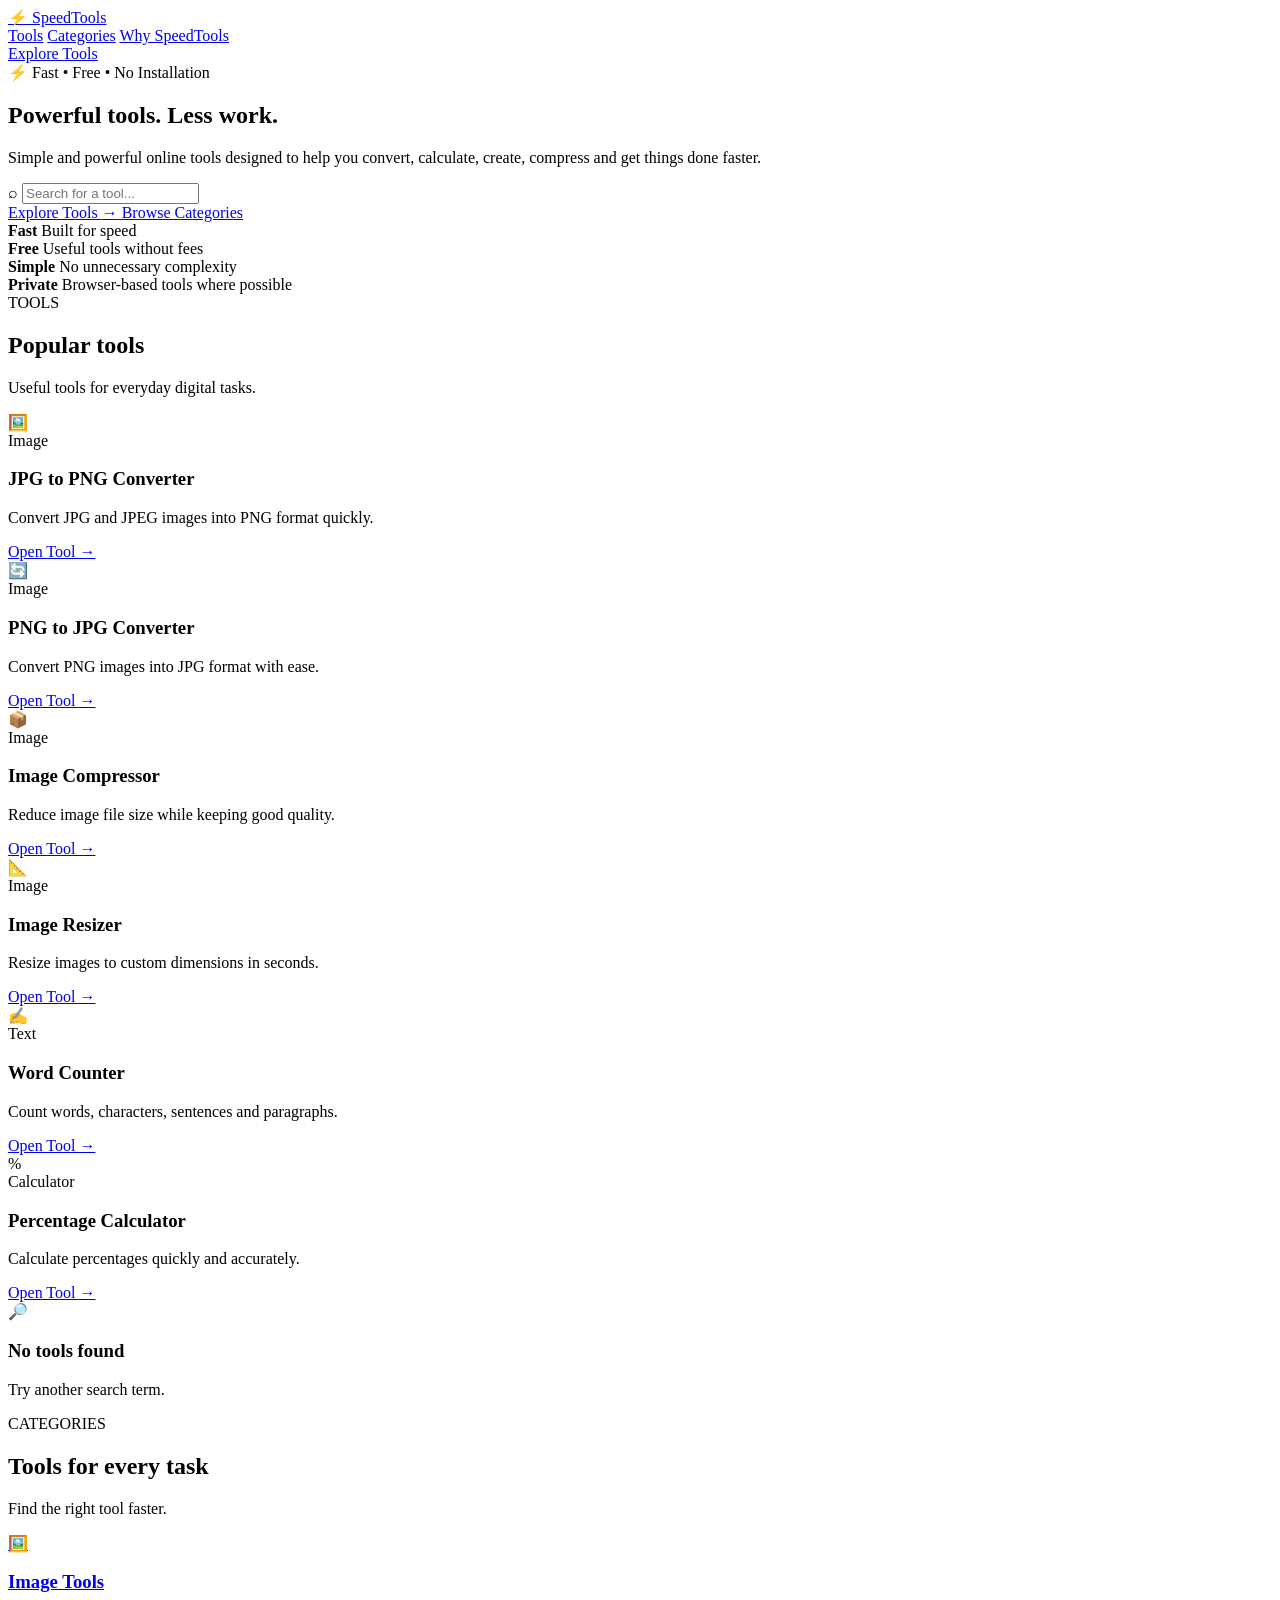
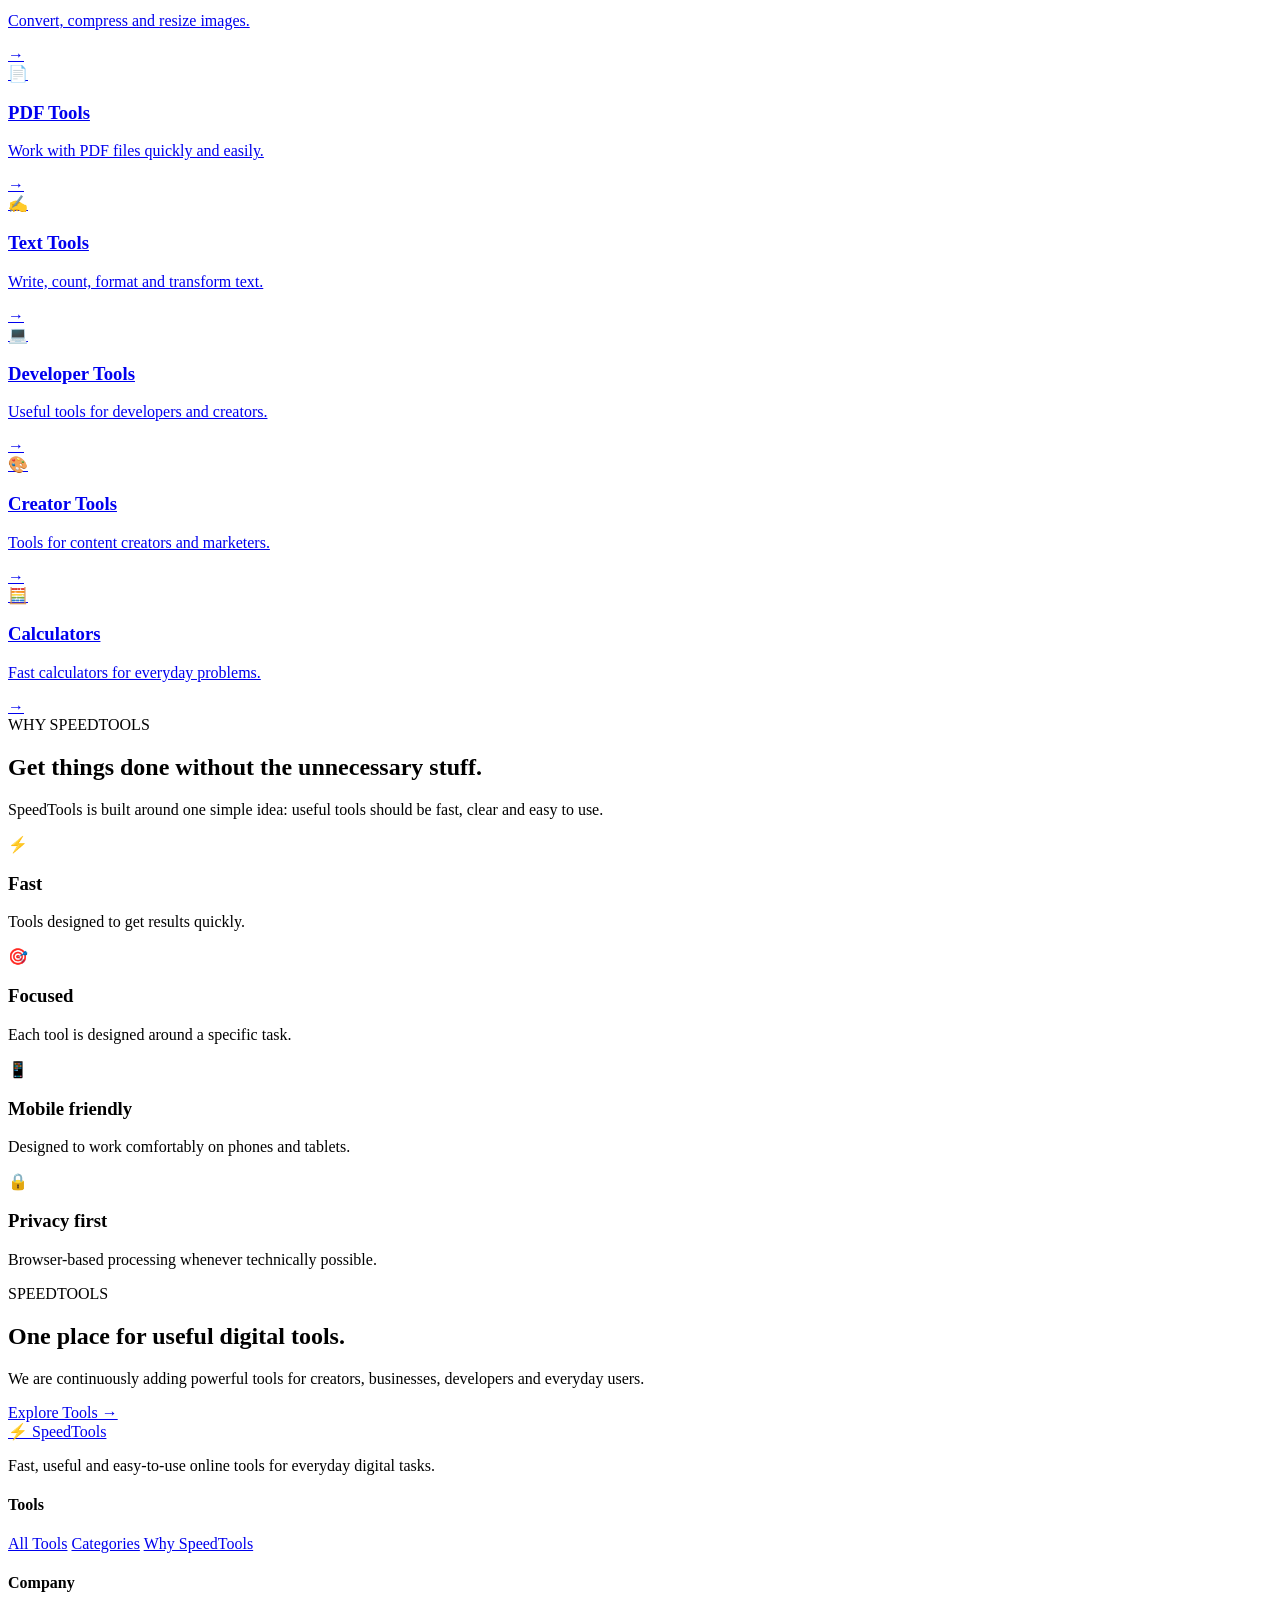
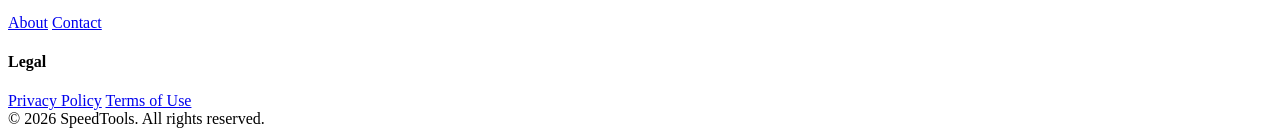
==== commit 14715411: "Update fmt.Println message from 'Hello' to 'Goodbye'" ====
--- a/index.html
+++ b/index.html
@@ -1,566 +1,54 @@
 <!DOCTYPE html>
 <html lang="en">
 <head>
+
 <meta charset="UTF-8">
 <meta name="viewport" content="width=device-width, initial-scale=1.0">
 
-<title>SpeedTools – Free Online Tools for Creators & Business</title>
-
-<meta name="description" content="SpeedTools provides fast, free online tools for creators, marketers, businesses and everyday tasks.">
-
-<meta name="keywords" content="free online tools, creator tools, TikTok tools, business tools, image tools, calculators">
-
-<style>
-
-*{
-    margin:0;
-    padding:0;
-    box-sizing:border-box;
-}
-
-html{
-    scroll-behavior:smooth;
-}
-
-body{
-    font-family:Arial,Helvetica,sans-serif;
-    background:#f7f8fc;
-    color:#172033;
-    line-height:1.6;
-}
-
-a{
-    text-decoration:none;
-    color:inherit;
-}
-
-/* ================= HEADER ================= */
-
-header{
-    position:sticky;
-    top:0;
-    z-index:1000;
-    background:rgba(255,255,255,.96);
-    backdrop-filter:blur(12px);
-    border-bottom:1px solid #e8eaf0;
-}
-
-.nav{
-    max-width:1200px;
-    margin:auto;
-    min-height:70px;
-    padding:0 20px;
-
-    display:flex;
-    align-items:center;
-    justify-content:space-between;
-    gap:20px;
-}
-
-.logo{
-    font-size:24px;
-    font-weight:800;
-    white-space:nowrap;
-}
-
-.logo span{
-    color:#6c5ce7;
-}
-
-.nav-links{
-    display:flex;
-    align-items:center;
-    gap:25px;
-}
-
-.nav-links a{
-    font-size:15px;
-    font-weight:600;
-    color:#596174;
-}
-
-.nav-links a:hover{
-    color:#6c5ce7;
-}
-
-/* ================= HERO ================= */
-
-.hero{
-    background:
-    radial-gradient(circle at 10% 20%,rgba(108,92,231,.15),transparent 30%),
-    radial-gradient(circle at 90% 10%,rgba(0,184,148,.12),transparent 25%),
-    linear-gradient(135deg,#ffffff,#f4f5ff);
-
-    padding:90px 20px 80px;
-    text-align:center;
-}
-
-.hero-content{
-    max-width:850px;
-    margin:auto;
-}
-
-.hero-badge{
-    display:inline-block;
-    background:#eeebff;
-    color:#6352d9;
-    padding:7px 14px;
-    border-radius:50px;
-    font-size:13px;
-    font-weight:700;
-    margin-bottom:20px;
-}
-
-.hero h1{
-    font-size:clamp(38px,6vw,64px);
-    line-height:1.08;
-    letter-spacing:-2px;
-    margin-bottom:22px;
-}
-
-.hero h1 span{
-    color:#6c5ce7;
-}
-
-.hero p{
-    max-width:680px;
-    margin:0 auto 32px;
-    color:#667085;
-    font-size:18px;
-}
-
-.hero-buttons{
-    display:flex;
-    justify-content:center;
-    gap:12px;
-    flex-wrap:wrap;
-}
-
-.btn{
-    display:inline-flex;
-    align-items:center;
-    justify-content:center;
-    padding:13px 22px;
-    border-radius:12px;
-    font-weight:700;
-    transition:.2s;
-}
-
-.btn-primary{
-    background:#6c5ce7;
-    color:white;
-    box-shadow:0 8px 25px rgba(108,92,231,.22);
-}
-
-.btn-primary:hover{
-    transform:translateY(-2px);
-}
-
-.btn-secondary{
-    background:white;
-    border:1px solid #dddfea;
-}
-
-.btn-secondary:hover{
-    border-color:#6c5ce7;
-    color:#6c5ce7;
-}
-
-/* ================= SEARCH ================= */
-
-.search-area{
-    max-width:850px;
-    margin:-30px auto 0;
-    padding:0 20px;
-    position:relative;
-    z-index:5;
-}
-
-.search-box{
-    background:white;
-    border:1px solid #e4e6ee;
-    border-radius:18px;
-    padding:8px;
-    display:flex;
-    align-items:center;
-    box-shadow:0 15px 45px rgba(25,35,60,.10);
-}
-
-.search-icon{
-    font-size:21px;
-    padding:0 12px;
-}
-
-#search{
-    width:100%;
-    border:0;
-    outline:none;
-    font-size:16px;
-    padding:14px 5px;
-    color:#172033;
-}
-
-/* ================= MAIN ================= */
-
-section{
-    padding:80px 20px;
-}
-
-.section-container{
-    max-width:1200px;
-    margin:auto;
-}
-
-.section-header{
-    margin-bottom:35px;
-}
-
-.section-header h2{
-    font-size:34px;
-    margin-bottom:8px;
-}
-
-.section-header p{
-    color:#71798b;
-}
-
-/* ================= CATEGORIES ================= */
-
-.categories{
-    display:flex;
-    gap:10px;
-    flex-wrap:wrap;
-    margin-bottom:30px;
-}
-
-.category{
-    border:1px solid #e0e3eb;
-    background:white;
-    border-radius:50px;
-    padding:9px 17px;
-    cursor:pointer;
-    font-size:14px;
-    font-weight:600;
-    color:#5f6778;
-    transition:.2s;
-}
-
-.category:hover,
-.category.active{
-    background:#6c5ce7;
-    border-color:#6c5ce7;
-    color:white;
-}
-
-/* ================= TOOLS GRID ================= */
-
-.tools-grid{
-    display:grid;
-    grid-template-columns:repeat(4,1fr);
-    gap:18px;
-}
-
-.tool-card{
-    background:white;
-    border:1px solid #e5e7ee;
-    border-radius:18px;
-    padding:22px;
-    transition:.25s;
-    display:flex;
-    flex-direction:column;
-    min-height:220px;
-}
-
-.tool-card:hover{
-    transform:translateY(-5px);
-    box-shadow:0 15px 35px rgba(30,40,70,.09);
-    border-color:#d7d1ff;
-}
-
-.tool-icon{
-    width:50px;
-    height:50px;
-    border-radius:14px;
-    background:#f0eeff;
-    display:flex;
-    align-items:center;
-    justify-content:center;
-    font-size:25px;
-    margin-bottom:17px;
-}
-
-.tool-card h3{
-    font-size:18px;
-    margin-bottom:7px;
-}
-
-.tool-card p{
-    color:#747c8e;
-    font-size:14px;
-    margin-bottom:18px;
-}
-
-.tool-link{
-    margin-top:auto;
-    color:#6c5ce7;
-    font-weight:700;
-    font-size:14px;
-}
-
-.tool-link:hover{
-    text-decoration:underline;
-}
-
-.no-results{
-    display:none;
-    text-align:center;
-    padding:40px;
-    color:#737b8c;
-}
-
-/* ================= FEATURED ================= */
-
-.featured{
-    background:#ffffff;
-}
-
-.featured-box{
-    background:linear-gradient(135deg,#171b2e,#292e49);
-    color:white;
-    border-radius:25px;
-    padding:45px;
-    display:flex;
-    justify-content:space-between;
-    align-items:center;
-    gap:30px;
-}
-
-.featured-box h2{
-    font-size:32px;
-    margin-bottom:10px;
-}
-
-.featured-box p{
-    color:#c5c9d7;
-    max-width:600px;
-}
-
-.featured-btn{
-    background:white;
-    color:#22263a;
-    padding:13px 20px;
-    border-radius:12px;
-    font-weight:700;
-    white-space:nowrap;
-}
-
-/* ================= GAMING ================= */
-
-.gaming-section{
-    background:#f0f1f7;
-}
-
-.gaming-box{
-    display:grid;
-    grid-template-columns:repeat(3,1fr);
-    gap:18px;
-}
-
-.gaming-card{
-    background:white;
-    border-radius:20px;
-    padding:28px;
-    border:1px solid #e3e5ec;
-    transition:.2s;
-}
-
-.gaming-card:hover{
-    transform:translateY(-4px);
-}
-
-.gaming-icon{
-    font-size:35px;
-    margin-bottom:15px;
-}
-
-.gaming-card h3{
-    margin-bottom:8px;
-}
-
-.gaming-card p{
-    color:#727a8c;
-    font-size:14px;
-    margin-bottom:18px;
-}
-
-/* ================= ABOUT ================= */
-
-.about{
-    background:white;
-}
-
-.about-content{
-    max-width:800px;
-}
-
-.about-content h2{
-    font-size:34px;
-    margin-bottom:15px;
-}
-
-.about-content p{
-    color:#687184;
-    margin-bottom:15px;
-}
-
-/* ================= FOOTER ================= */
-
-footer{
-    background:#151827;
-    color:white;
-    padding:55px 20px 25px;
-}
-
-.footer-container{
-    max-width:1200px;
-    margin:auto;
-}
-
-.footer-top{
-    display:grid;
-    grid-template-columns:2fr 1fr 1fr;
-    gap:40px;
-    padding-bottom:40px;
-}
-
-.footer-brand p{
-    color:#aeb3c2;
-    max-width:400px;
-    margin-top:12px;
-    font-size:14px;
-}
-
-.footer-column h4{
-    margin-bottom:15px;
-}
-
-.footer-column a{
-    display:block;
-    color:#aeb3c2;
-    margin-bottom:9px;
-    font-size:14px;
-}
-
-.footer-column a:hover{
-    color:white;
-}
-
-.footer-bottom{
-    border-top:1px solid #2c3041;
-    padding-top:20px;
-    text-align:center;
-    color:#9298aa;
-    font-size:13px;
-}
-
-/* ================= RESPONSIVE ================= */
-
-@media(max-width:950px){
-
-    .tools-grid{
-        grid-template-columns:repeat(3,1fr);
-    }
-
-}
-
-@media(max-width:700px){
-
-    .nav{
-        min-height:62px;
-    }
-
-    .nav-links{
-        display:none;
-    }
-
-    .hero{
-        padding:70px 18px;
-    }
-
-    .hero h1{
-        letter-spacing:-1px;
-    }
-
-    section{
-        padding:60px 18px;
-    }
-
-    .tools-grid{
-        grid-template-columns:repeat(2,1fr);
-        gap:12px;
-    }
-
-    .gaming-box{
-        grid-template-columns:1fr;
-    }
-
-    .featured-box{
-        padding:30px;
-        flex-direction:column;
-        align-items:flex-start;
-    }
-
-    .footer-top{
-        grid-template-columns:1fr;
-        gap:30px;
-    }
-
-}
-
-@media(max-width:480px){
-
-    .tools-grid{
-        grid-template-columns:1fr;
-    }
-
-    .hero h1{
-        font-size:39px;
-    }
-
-    .hero p{
-        font-size:16px;
-    }
-
-}
-
-/* ================= HIDDEN ================= */
-
-.hidden{
-    display:none!important;
-}
-
-</style>
+<title>SpeedTools — Powerful Free Online Tools</title>
+
+<meta
+name="description"
+content="SpeedTools provides fast, powerful and easy-to-use online tools for creators, businesses, developers and everyday users."
+>
+
+<meta
+name="keywords"
+content="online tools, free tools, image tools, PDF tools, text tools, creator tools, developer tools, calculators"
+>
+
+<meta name="robots" content="index, follow">
+
+<link rel="stylesheet" href="css/style.css">
+
 </head>
 
 <body>
 
 <!-- ================= HEADER ================= -->
 
-<header>
-
-<div class="nav">
-
-<a href="index.html" class="logo">
-⚡ Speed<span>Tools</span>
-</a>
-
-<nav class="nav-links">
-<a href="#tools">Tools</a>
-<a href="#gaming">Gaming</a>
-<a href="#about">About</a>
-</nav>
-
-</div>
+<header class="site-header">
+
+    <div class="container nav">
+
+        <a href="index.html" class="logo">
+            <span class="logo-symbol">⚡</span>
+            Speed<span>Tools</span>
+        </a>
+
+        <nav class="nav-links">
+
+            <a href="#tools">Tools</a>
+            <a href="#categories">Categories</a>
+            <a href="#why-us">Why SpeedTools</a>
+
+        </nav>
+
+        <a href="#tools" class="nav-button">
+            Explore Tools
+        </a>
+
+    </div>
 
 </header>
 
@@ -571,713 +59,715 @@
 
 <section class="hero">
 
-<div class="hero-content">
-
-<div class="hero-badge">
-⚡ Fast • Free • Useful
-</div>
-
-<h1>
-Powerful tools.<br>
-<span>Less work.</span>
-</h1>
-
-<p>
-Free online tools for creators, marketers, businesses and everyday tasks.
-Simple, fast and designed to save you time.
-</p>
-
-<div class="hero-buttons">
-
-<a href="#tools" class="btn btn-primary">
-Explore Tools
-</a>
-
-<a href="#gaming" class="btn btn-secondary">
-🎮 Explore Gaming
-</a>
-
-</div>
-
-</div>
+    <div class="container hero-content">
+
+        <div class="hero-badge">
+            ⚡ Fast • Free • No Installation
+        </div>
+
+        <h1>
+            Powerful tools.
+            <span>Less work.</span>
+        </h1>
+
+        <p class="hero-description">
+            Simple and powerful online tools designed to help you
+            convert, calculate, create, compress and get things done faster.
+        </p>
+
+
+        <div class="hero-search">
+
+            <span class="search-icon">⌕</span>
+
+            <input
+                type="search"
+                id="toolSearch"
+                placeholder="Search for a tool..."
+                autocomplete="off"
+                aria-label="Search tools"
+            >
+
+        </div>
+
+
+        <div class="hero-actions">
+
+            <a href="#tools" class="button button-primary">
+                Explore Tools
+                <span>→</span>
+            </a>
+
+            <a href="#categories" class="button button-secondary">
+                Browse Categories
+            </a>
+
+        </div>
+
+    </div>
 
 </section>
 
 
-<!-- ================= SEARCH ================= -->
-
-<div class="search-area">
-
-<div class="search-box">
-
-<div class="search-icon">🔎</div>
-
-<input
-type="text"
-id="search"
-placeholder="Search for a tool..."
-autocomplete="off"
->
-
-</div>
-
-</div>
-
-
-<!-- ================= TOOLS ================= -->
-
-<section id="tools">
-
-<div class="section-container">
-
-<div class="section-header">
-
-<h2>Popular Tools</h2>
-
-<p>
-Start with our most useful free tools.
-</p>
-
-</div>
-
-
-<div class="categories">
-
-<button class="category active" data-category="all">
-All
-</button>
-
-<button class="category" data-category="social">
-Social Media
-</button>
-
-<button class="category" data-category="image">
-Images
-</button>
-
-<button class="category" data-category="business">
-Business
-</button>
-
-<button class="category" data-category="calculator">
-Calculators
-</button>
-
-</div>
-
-
-<div class="tools-grid" id="toolsGrid">
-
-
-<!-- SOCIAL -->
-
-<a
-class="tool-card"
-data-category="social"
-data-name="TikTok Engagement Calculator"
-href="tiktok-engagement.html"
->
-
-<div class="tool-icon">📊</div>
-
-<h3>TikTok Engagement Calculator</h3>
-
-<p>
-Calculate your TikTok engagement rate quickly.
-</p>
-
-<span class="tool-link">
-Use Tool →
-</span>
-
-</a>
-
-
-<a
-class="tool-card"
-data-category="social"
-data-name="TikTok Hashtag Generator"
-href="tiktok-hashtag-generator.html"
->
-
-<div class="tool-icon">#️⃣</div>
-
-<h3>TikTok Hashtag Generator</h3>
-
-<p>
-Generate relevant TikTok hashtags for your content.
-</p>
-
-<span class="tool-link">
-Use Tool →
-</span>
-
-</a>
-
-
-<a
-class="tool-card"
-data-category="social"
-data-name="TikTok Caption Generator"
-href="tiktok-caption-generator.html"
->
-
-<div class="tool-icon">✍️</div>
-
-<h3>TikTok Caption Generator</h3>
-
-<p>
-Create engaging captions for TikTok videos.
-</p>
-
-<span class="tool-link">
-Use Tool →
-</span>
-
-</a>
-
-
-<!-- IMAGE -->
-
-<a
-class="tool-card"
-data-category="image"
-data-name="JPG PNG Converter"
-href="jpg-png.html"
->
-
-<div class="tool-icon">🖼️</div>
-
-<h3>JPG → PNG Converter</h3>
-
-<p>
-Convert JPG images to PNG format quickly.
-</p>
-
-<span class="tool-link">
-Use Tool →
-</span>
-
-</a>
-
-
-<a
-class="tool-card"
-data-category="image"
-data-name="PNG JPG Converter"
-href="png-jpg.html"
->
-
-<div class="tool-icon">🔄</div>
-
-<h3>PNG → JPG Converter</h3>
-
-<p>
-Convert PNG images into JPG format.
-</p>
-
-<span class="tool-link">
-Use Tool →
-</span>
-
-</a>
-
-
-<a
-class="tool-card"
-data-category="image"
-data-name="Image Compressor"
-href="image-compressor.html"
->
-
-<div class="tool-icon">📦</div>
-
-<h3>Image Compressor</h3>
-
-<p>
-Reduce image file size while keeping good quality.
-</p>
-
-<span class="tool-link">
-Use Tool →
-</span>
-
-</a>
-
-
-<a
-class="tool-card"
-data-category="image"
-data-name="Image Resizer"
-href="image-resizer.html"
->
-
-<div class="tool-icon">📐</div>
-
-<h3>Image Resizer</h3>
-
-<p>
-Resize images to any dimensions.
-</p>
-
-<span class="tool-link">
-Use Tool →
-</span>
-
-</a>
-
-
-<!-- BUSINESS -->
-
-<a
-class="tool-card"
-data-category="business"
-data-name="Profit Calculator"
-href="profit-calculator.html"
->
-
-<div class="tool-icon">💰</div>
-
-<h3>Profit Calculator</h3>
-
-<p>
-Calculate revenue, costs and profit.
-</p>
-
-<span class="tool-link">
-Use Tool →
-</span>
-
-</a>
-
-
-<a
-class="tool-card"
-data-category="business"
-data-name="ROI Calculator"
-href="roi-calculator.html"
->
-
-<div class="tool-icon">📈</div>
-
-<h3>ROI Calculator</h3>
-
-<p>
-Calculate your return on investment.
-</p>
-
-<span class="tool-link">
-Use Tool →
-</span>
-
-</a>
-
-
-<a
-class="tool-card"
-data-category="business"
-data-name="Ad ROAS Calculator"
-href="roas-calculator.html"
->
-
-<div class="tool-icon">📣</div>
-
-<h3>Ad ROAS Calculator</h3>
-
-<p>
-Calculate advertising return on ad spend.
-</p>
-
-<span class="tool-link">
-Use Tool →
-</span>
-
-</a>
-
-
-<!-- CALCULATORS -->
-
-<a
-class="tool-card"
-data-category="calculator"
-data-name="Discount Calculator"
-href="discount-calculator.html"
->
-
-<div class="tool-icon">🏷️</div>
-
-<h3>Discount Calculator</h3>
-
-<p>
-Calculate discounts and final prices instantly.
-</p>
-
-<span class="tool-link">
-Use Tool →
-</span>
-
-</a>
-
-
-<a
-class="tool-card"
-data-category="calculator"
-data-name="Percentage Calculator"
-href="percentage-calculator.html"
->
-
-<div class="tool-icon">%</div>
-
-<h3>Percentage Calculator</h3>
-
-<p>
-Solve common percentage calculations quickly.
-</p>
-
-<span class="tool-link">
-Use Tool →
-</span>
-
-</a>
-
-
-<a
-class="tool-card"
-data-category="calculator"
-data-name="Conversion Calculator"
-href="conversion-calculator.html"
->
-
-<div class="tool-icon">🔢</div>
-
-<h3>Conversion Calculator</h3>
-
-<p>
-Convert common units quickly and easily.
-</p>
-
-<span class="tool-link">
-Use Tool →
-</span>
-
-</a>
-
-
-</div>
-
-
-<div class="no-results" id="noResults">
-
-No tools found. Try another search.
-
-</div>
-
-</div>
+<!-- ================= TRUST BAR ================= -->
+
+<section class="trust-section">
+
+    <div class="container trust-grid">
+
+        <div class="trust-item">
+            <strong>Fast</strong>
+            <span>Built for speed</span>
+        </div>
+
+        <div class="trust-item">
+            <strong>Free</strong>
+            <span>Useful tools without fees</span>
+        </div>
+
+        <div class="trust-item">
+            <strong>Simple</strong>
+            <span>No unnecessary complexity</span>
+        </div>
+
+        <div class="trust-item">
+            <strong>Private</strong>
+            <span>Browser-based tools where possible</span>
+        </div>
+
+    </div>
 
 </section>
 
 
-<!-- ================= FEATURED ================= -->
-
-<section class="featured">
-
-<div class="section-container">
-
-<div class="featured-box">
-
-<div>
-
-<h2>More powerful tools are coming.</h2>
-
-<p>
-We're continuously adding useful tools for creators,
-business owners, marketers and everyday users.
-</p>
-
-</div>
-
-<a href="#tools" class="featured-btn">
-Browse Tools
-</a>
-
-</div>
-
-</div>
+<!-- ================= POPULAR TOOLS ================= -->
+
+<section id="tools" class="section">
+
+    <div class="container">
+
+        <div class="section-heading">
+
+            <div>
+
+                <span class="section-label">
+                    TOOLS
+                </span>
+
+                <h2>
+                    Popular tools
+                </h2>
+
+                <p>
+                    Useful tools for everyday digital tasks.
+                </p>
+
+            </div>
+
+        </div>
+
+
+        <div class="tools-grid" id="toolsGrid">
+
+
+            <!-- TOOL 1 -->
+
+            <article
+                class="tool-card"
+                data-name="JPG to PNG Converter image converter"
+                data-category="image"
+            >
+
+                <div class="tool-icon purple">
+                    🖼️
+                </div>
+
+                <div class="tool-content">
+
+                    <span class="tool-category">
+                        Image
+                    </span>
+
+                    <h3>
+                        JPG to PNG Converter
+                    </h3>
+
+                    <p>
+                        Convert JPG and JPEG images into PNG format quickly.
+                    </p>
+
+                    <a
+                        href="tools/jpg-to-png.html"
+                        class="tool-button"
+                    >
+                        Open Tool →
+                    </a>
+
+                </div>
+
+            </article>
+
+
+            <!-- TOOL 2 -->
+
+            <article
+                class="tool-card"
+                data-name="PNG to JPG Converter image converter"
+                data-category="image"
+            >
+
+                <div class="tool-icon blue">
+                    🔄
+                </div>
+
+                <div class="tool-content">
+
+                    <span class="tool-category">
+                        Image
+                    </span>
+
+                    <h3>
+                        PNG to JPG Converter
+                    </h3>
+
+                    <p>
+                        Convert PNG images into JPG format with ease.
+                    </p>
+
+                    <a
+                        href="tools/png-to-jpg.html"
+                        class="tool-button"
+                    >
+                        Open Tool →
+                    </a>
+
+                </div>
+
+            </article>
+
+
+            <!-- TOOL 3 -->
+
+            <article
+                class="tool-card"
+                data-name="Image Compressor compress image"
+                data-category="image"
+            >
+
+                <div class="tool-icon green">
+                    📦
+                </div>
+
+                <div class="tool-content">
+
+                    <span class="tool-category">
+                        Image
+                    </span>
+
+                    <h3>
+                        Image Compressor
+                    </h3>
+
+                    <p>
+                        Reduce image file size while keeping good quality.
+                    </p>
+
+                    <a
+                        href="tools/image-compressor.html"
+                        class="tool-button"
+                    >
+                        Open Tool →
+                    </a>
+
+                </div>
+
+            </article>
+
+
+            <!-- TOOL 4 -->
+
+            <article
+                class="tool-card"
+                data-name="Image Resizer resize image"
+                data-category="image"
+            >
+
+                <div class="tool-icon orange">
+                    📐
+                </div>
+
+                <div class="tool-content">
+
+                    <span class="tool-category">
+                        Image
+                    </span>
+
+                    <h3>
+                        Image Resizer
+                    </h3>
+
+                    <p>
+                        Resize images to custom dimensions in seconds.
+                    </p>
+
+                    <a
+                        href="tools/image-resizer.html"
+                        class="tool-button"
+                    >
+                        Open Tool →
+                    </a>
+
+                </div>
+
+            </article>
+
+
+            <!-- TOOL 5 -->
+
+            <article
+                class="tool-card"
+                data-name="Word Counter text counter writing"
+                data-category="text"
+            >
+
+                <div class="tool-icon pink">
+                    ✍️
+                </div>
+
+                <div class="tool-content">
+
+                    <span class="tool-category">
+                        Text
+                    </span>
+
+                    <h3>
+                        Word Counter
+                    </h3>
+
+                    <p>
+                        Count words, characters, sentences and paragraphs.
+                    </p>
+
+                    <a
+                        href="tools/word-counter.html"
+                        class="tool-button"
+                    >
+                        Open Tool →
+                    </a>
+
+                </div>
+
+            </article>
+
+
+            <!-- TOOL 6 -->
+
+            <article
+                class="tool-card"
+                data-name="Percentage Calculator calculator"
+                data-category="calculator"
+            >
+
+                <div class="tool-icon teal">
+                    %
+                </div>
+
+                <div class="tool-content">
+
+                    <span class="tool-category">
+                        Calculator
+                    </span>
+
+                    <h3>
+                        Percentage Calculator
+                    </h3>
+
+                    <p>
+                        Calculate percentages quickly and accurately.
+                    </p>
+
+                    <a
+                        href="tools/percentage-calculator.html"
+                        class="tool-button"
+                    >
+                        Open Tool →
+                    </a>
+
+                </div>
+
+            </article>
+
+
+        </div>
+
+
+        <div id="noResults" class="no-results">
+
+            <div class="no-results-icon">
+                🔎
+            </div>
+
+            <h3>
+                No tools found
+            </h3>
+
+            <p>
+                Try another search term.
+            </p>
+
+        </div>
+
+
+    </div>
 
 </section>
 
 
-<!-- ================= GAMING ================= -->
-
-<section id="gaming" class="gaming-section">
-
-<div class="section-container">
-
-<div class="section-header">
-
-<h2>🎮 Gaming & Rewards</h2>
-
-<p>
-Discover games, rewards and upcoming offers.
-</p>
-
-</div>
-
-
-<div class="gaming-box">
-
-
-<a href="gaming.html#games" class="gaming-card">
-
-<div class="gaming-icon">
-🎮
-</div>
-
-<h3>Free Games</h3>
-
-<p>
-Discover popular free-to-play games and gaming resources.
-</p>
-
-<span class="tool-link">
-Explore Games →
-</span>
-
-</a>
-
-
-<a href="gaming.html#apps" class="gaming-card">
-
-<div class="gaming-icon">
-🎁
-</div>
-
-<h3>App Rewards</h3>
-
-<p>
-Find apps and reward opportunities coming to SpeedTools.
-</p>
-
-<span class="tool-link">
-Explore Rewards →
-</span>
-
-</a>
-
-
-<a href="gaming.html#offers" class="gaming-card">
-
-<div class="gaming-icon">
-🔥
-</div>
-
-<h3>Game Offers</h3>
-
-<p>
-Discover special gaming offers and promotions.
-</p>
-
-<span class="tool-link">
-View Offers →
-</span>
-
-</a>
-
-
-</div>
-
-</div>
+<!-- ================= CATEGORIES ================= -->
+
+<section id="categories" class="section categories-section">
+
+    <div class="container">
+
+        <div class="section-heading centered">
+
+            <span class="section-label">
+                CATEGORIES
+            </span>
+
+            <h2>
+                Tools for every task
+            </h2>
+
+            <p>
+                Find the right tool faster.
+            </p>
+
+        </div>
+
+
+        <div class="category-grid">
+
+
+            <a href="#tools" class="category-card">
+
+                <div class="category-icon">
+                    🖼️
+                </div>
+
+                <div>
+                    <h3>Image Tools</h3>
+                    <p>Convert, compress and resize images.</p>
+                </div>
+
+                <span>→</span>
+
+            </a>
+
+
+            <a href="#tools" class="category-card">
+
+                <div class="category-icon">
+                    📄
+                </div>
+
+                <div>
+                    <h3>PDF Tools</h3>
+                    <p>Work with PDF files quickly and easily.</p>
+                </div>
+
+                <span>→</span>
+
+            </a>
+
+
+            <a href="#tools" class="category-card">
+
+                <div class="category-icon">
+                    ✍️
+                </div>
+
+                <div>
+                    <h3>Text Tools</h3>
+                    <p>Write, count, format and transform text.</p>
+                </div>
+
+                <span>→</span>
+
+            </a>
+
+
+            <a href="#tools" class="category-card">
+
+                <div class="category-icon">
+                    💻
+                </div>
+
+                <div>
+                    <h3>Developer Tools</h3>
+                    <p>Useful tools for developers and creators.</p>
+                </div>
+
+                <span>→</span>
+
+            </a>
+
+
+            <a href="#tools" class="category-card">
+
+                <div class="category-icon">
+                    🎨
+                </div>
+
+                <div>
+                    <h3>Creator Tools</h3>
+                    <p>Tools for content creators and marketers.</p>
+                </div>
+
+                <span>→</span>
+
+            </a>
+
+
+            <a href="#tools" class="category-card">
+
+                <div class="category-icon">
+                    🧮
+                </div>
+
+                <div>
+                    <h3>Calculators</h3>
+                    <p>Fast calculators for everyday problems.</p>
+                </div>
+
+                <span>→</span>
+
+            </a>
+
+
+        </div>
+
+    </div>
 
 </section>
 
 
-<!-- ================= ABOUT ================= -->
-
-<section id="about" class="about">
-
-<div class="section-container">
-
-<div class="about-content">
-
-<h2>About SpeedTools</h2>
-
-<p>
-SpeedTools is a growing collection of fast and easy-to-use
-online tools designed to help creators, marketers,
-business owners and everyday users.
-</p>
-
-<p>
-Our goal is simple: give you useful tools without unnecessary
-complexity, registration or wasted time.
-</p>
-
-</div>
-
-</div>
+<!-- ================= WHY US ================= -->
+
+<section id="why-us" class="section why-section">
+
+    <div class="container">
+
+        <div class="why-layout">
+
+            <div class="why-text">
+
+                <span class="section-label">
+                    WHY SPEEDTOOLS
+                </span>
+
+                <h2>
+                    Get things done without the unnecessary stuff.
+                </h2>
+
+                <p>
+                    SpeedTools is built around one simple idea:
+                    useful tools should be fast, clear and easy to use.
+                </p>
+
+            </div>
+
+
+            <div class="benefits-grid">
+
+
+                <div class="benefit">
+
+                    <div class="benefit-icon">
+                        ⚡
+                    </div>
+
+                    <h3>
+                        Fast
+                    </h3>
+
+                    <p>
+                        Tools designed to get results quickly.
+                    </p>
+
+                </div>
+
+
+                <div class="benefit">
+
+                    <div class="benefit-icon">
+                        🎯
+                    </div>
+
+                    <h3>
+                        Focused
+                    </h3>
+
+                    <p>
+                        Each tool is designed around a specific task.
+                    </p>
+
+                </div>
+
+
+                <div class="benefit">
+
+                    <div class="benefit-icon">
+                        📱
+                    </div>
+
+                    <h3>
+                        Mobile friendly
+                    </h3>
+
+                    <p>
+                        Designed to work comfortably on phones and tablets.
+                    </p>
+
+                </div>
+
+
+                <div class="benefit">
+
+                    <div class="benefit-icon">
+                        🔒
+                    </div>
+
+                    <h3>
+                        Privacy first
+                    </h3>
+
+                    <p>
+                        Browser-based processing whenever technically possible.
+                    </p>
+
+                </div>
+
+
+            </div>
+
+        </div>
+
+    </div>
 
 </section>
 
+
+<!-- ================= CTA ================= -->
+
+<section class="cta-section">
+
+    <div class="container">
+
+        <div class="cta-box">
+
+            <div>
+
+                <span class="section-label">
+                    SPEEDTOOLS
+                </span>
+
+                <h2>
+                    One place for useful digital tools.
+                </h2>
+
+                <p>
+                    We are continuously adding powerful tools
+                    for creators, businesses, developers and everyday users.
+                </p>
+
+            </div>
+
+            <a href="#tools" class="button button-light">
+                Explore Tools →
+            </a>
+
+        </div>
+
+    </div>
+
+</section>
+
 </main>
 
 
 <!-- ================= FOOTER ================= -->
 
-<footer>
-
-<div class="footer-container">
-
-<div class="footer-top">
-
-
-<div class="footer-brand">
-
-<div class="logo">
-⚡ Speed<span>Tools</span>
-</div>
-
-<p>
-Fast, free and useful online tools for creators,
-businesses and everyday tasks.
-</p>
-
-</div>
-
-
-<div class="footer-column">
-
-<h4>Explore</h4>
-
-<a href="#tools">
-Tools
-</a>
-
-<a href="#gaming">
-Gaming
-</a>
-
-<a href="#about">
-About
-</a>
-
-</div>
-
-
-<div class="footer-column">
-
-<h4>Legal</h4>
-
-<a href="#">
-Privacy Policy
-</a>
-
-<a href="#">
-Terms of Use
-</a>
-
-<a href="#">
-Contact
-</a>
-
-</div>
-
-
-</div>
-
-
-<div class="footer-bottom">
-
-© 2026 SpeedTools. All rights reserved.
-
-</div>
-
-</div>
+<footer class="footer">
+
+    <div class="container">
+
+        <div class="footer-grid">
+
+
+            <div class="footer-brand">
+
+                <a href="index.html" class="logo footer-logo">
+                    <span class="logo-symbol">⚡</span>
+                    Speed<span>Tools</span>
+                </a>
+
+                <p>
+                    Fast, useful and easy-to-use online tools
+                    for everyday digital tasks.
+                </p>
+
+            </div>
+
+
+            <div class="footer-column">
+
+                <h4>Tools</h4>
+
+                <a href="#tools">All Tools</a>
+                <a href="#categories">Categories</a>
+                <a href="#why-us">Why SpeedTools</a>
+
+            </div>
+
+
+            <div class="footer-column">
+
+                <h4>Company</h4>
+
+                <a href="#">About</a>
+                <a href="#">Contact</a>
+
+            </div>
+
+
+            <div class="footer-column">
+
+                <h4>Legal</h4>
+
+                <a href="#">Privacy Policy</a>
+                <a href="#">Terms of Use</a>
+
+            </div>
+
+
+        </div>
+
+
+        <div class="footer-bottom">
+
+            <span>
+                © 2026 SpeedTools. All rights reserved.
+            </span>
+
+        </div>
+
+    </div>
 
 </footer>
 
 
-<!-- ================= JAVASCRIPT ================= -->
-
-<script>
-
-const search = document.getElementById("search");
-const cards = [...document.querySelectorAll(".tool-card")];
-const categories = [...document.querySelectorAll(".category")];
-const noResults = document.getElementById("noResults");
-
-let activeCategory = "all";
-
-
-function filterTools(){
-
-    const query = search.value
-        .toLowerCase()
-        .trim();
-
-    let visible = 0;
-
-
-    cards.forEach(card => {
-
-        const name =
-            card.dataset.name.toLowerCase();
-
-        const category =
-            card.dataset.category;
-
-
-        const matchesSearch =
-            name.includes(query);
-
-        const matchesCategory =
-            activeCategory === "all" ||
-            category === activeCategory;
-
-
-        if(matchesSearch && matchesCategory){
-
-            card.classList.remove("hidden");
-
-            visible++;
-
-        }else{
-
-            card.classList.add("hidden");
-
-        }
-
-    });
-
-
-    noResults.style.display =
-        visible === 0 ? "block" : "none";
-
-}
-
-
-search.addEventListener("input", filterTools);
-
-
-categories.forEach(category => {
-
-    category.addEventListener("click", () => {
-
-        categories.forEach(item =>
-            item.classList.remove("active")
-        );
-
-        category.classList.add("active");
-
-        activeCategory =
-            category.dataset.category;
-
-        filterTools();
-
-    });
-
-});
-
-</script>
+<script src="js/app.js"></script>
 
 </body>
 </html>
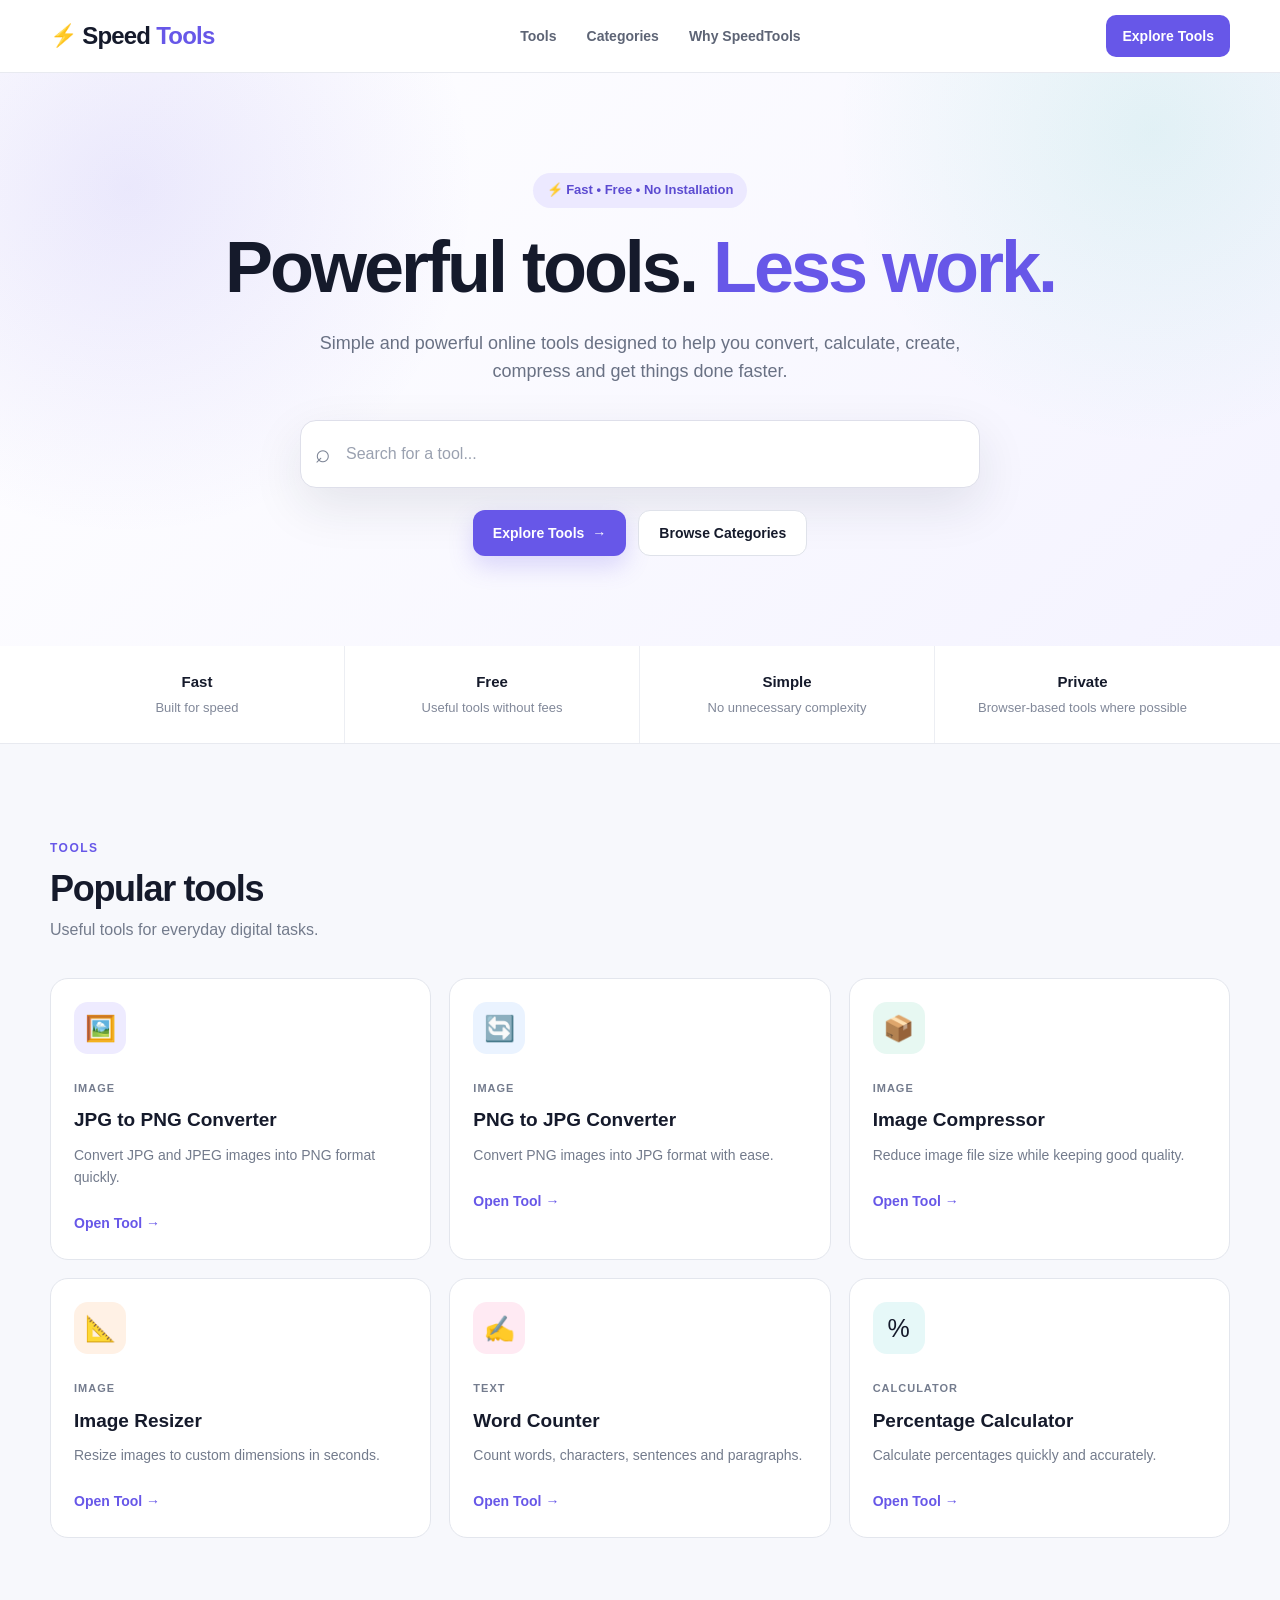
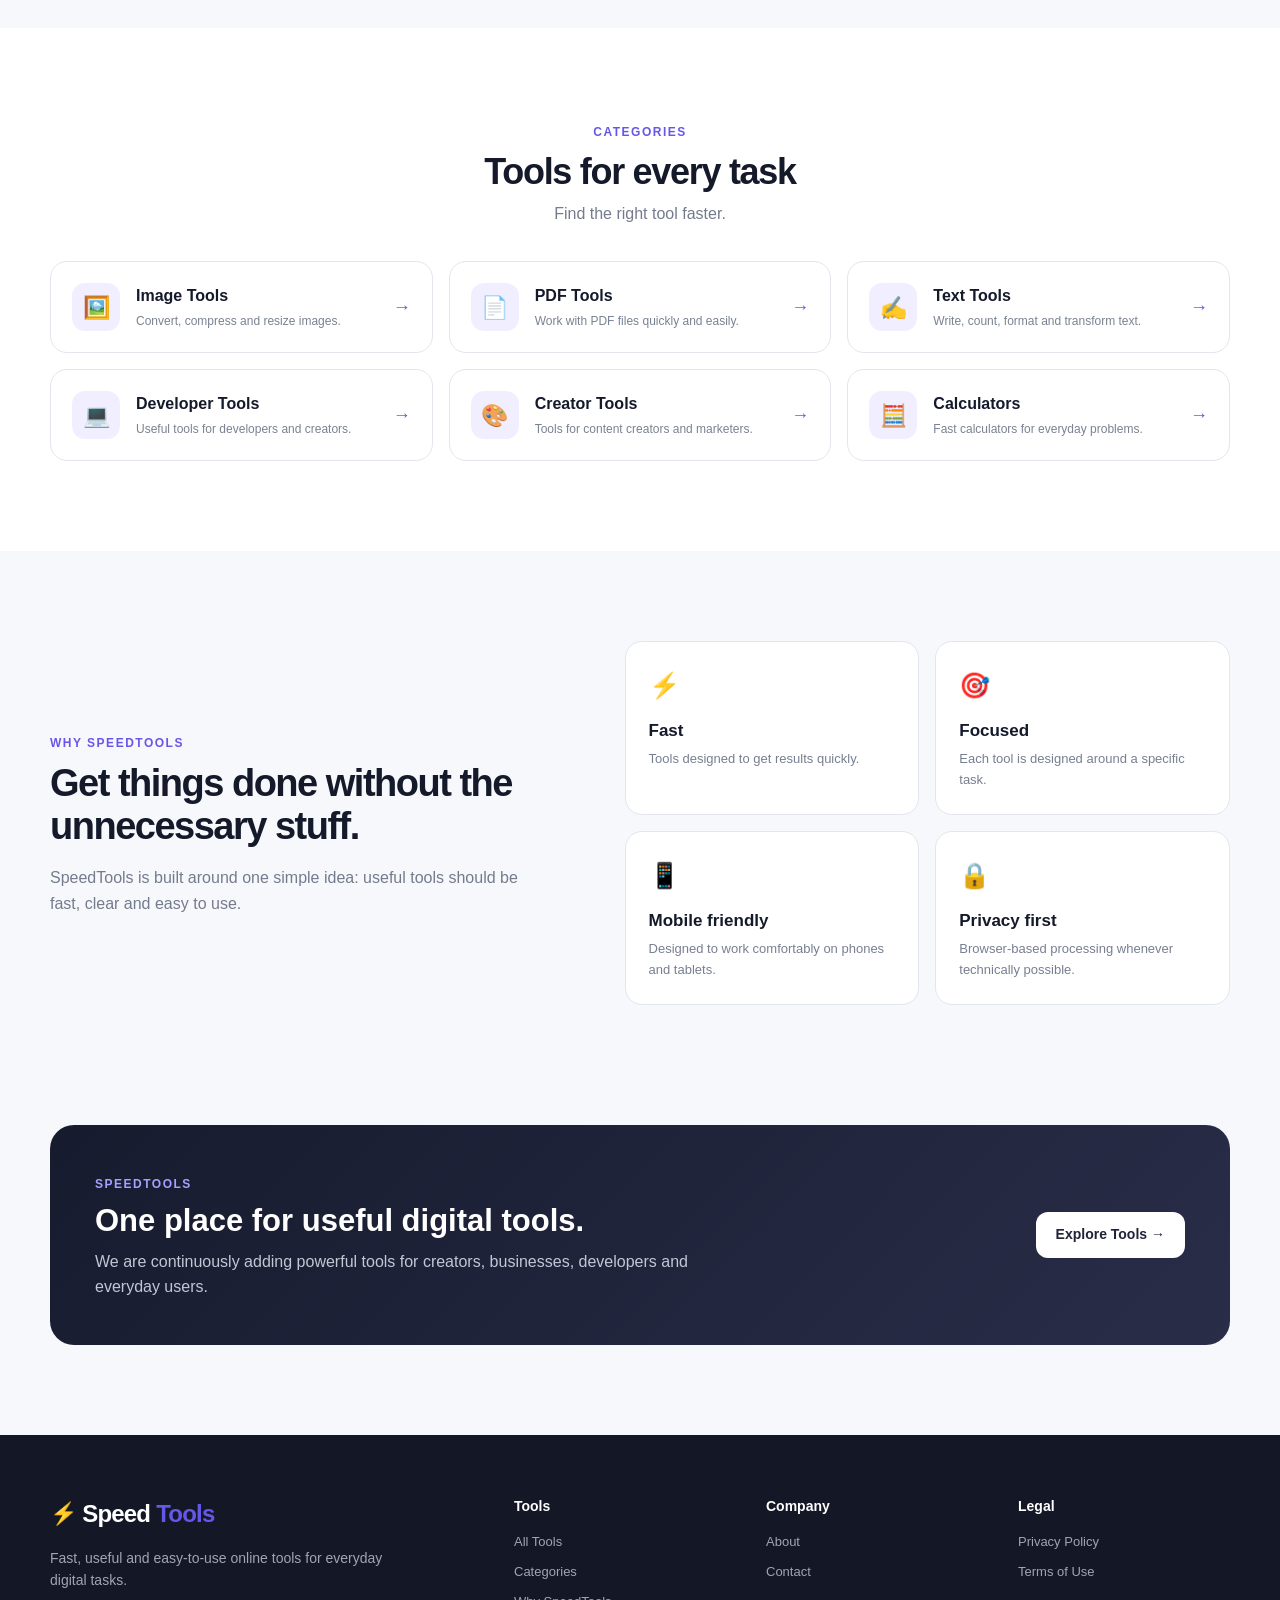
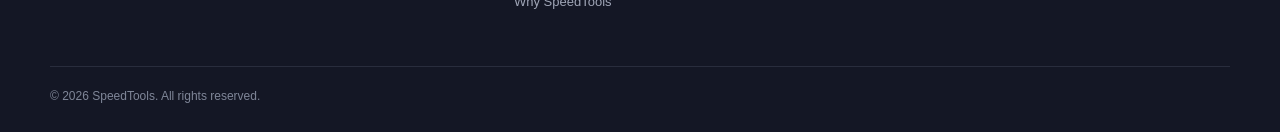
==== commit 8dcc9df9: "Add comment for SpeedTools deployment refresh" ====
--- a/index.html
+++ b/index.html
@@ -771,3 +771,4 @@
 
 </body>
 </html>
+<!-- SpeedTools deployment refresh -->
--- a/css/style.css
+++ b/css/style.css
@@ -0,0 +1,706 @@
+*{
+    margin:0;
+    padding:0;
+    box-sizing:border-box;
+}
+
+html{
+    scroll-behavior:smooth;
+}
+
+body{
+    font-family:Inter,Arial,Helvetica,sans-serif;
+    background:#f7f8fc;
+    color:#151a2b;
+    line-height:1.6;
+}
+
+a{
+    color:inherit;
+    text-decoration:none;
+}
+
+button,
+input{
+    font:inherit;
+}
+
+.container{
+    width:min(1180px,calc(100% - 40px));
+    margin:auto;
+}
+
+
+/* ================= HEADER ================= */
+
+.site-header{
+    position:sticky;
+    top:0;
+    z-index:1000;
+    background:rgba(255,255,255,.92);
+    backdrop-filter:blur(16px);
+    border-bottom:1px solid #e8eaf0;
+}
+
+.nav{
+    min-height:72px;
+    display:flex;
+    align-items:center;
+    justify-content:space-between;
+    gap:25px;
+}
+
+.logo{
+    display:inline-flex;
+    align-items:center;
+    gap:6px;
+    font-size:24px;
+    font-weight:800;
+    letter-spacing:-.8px;
+    white-space:nowrap;
+}
+
+.logo span:last-child{
+    color:#6757e8;
+}
+
+.logo-symbol{
+    font-size:22px;
+}
+
+.nav-links{
+    display:flex;
+    align-items:center;
+    gap:30px;
+}
+
+.nav-links a{
+    color:#5d6475;
+    font-size:14px;
+    font-weight:600;
+    transition:.2s;
+}
+
+.nav-links a:hover{
+    color:#6757e8;
+}
+
+.nav-button{
+    padding:10px 16px;
+    border-radius:10px;
+    background:#6757e8;
+    color:white;
+    font-size:14px;
+    font-weight:700;
+}
+
+
+/* ================= HERO ================= */
+
+.hero{
+    padding:100px 0 90px;
+    text-align:center;
+    background:
+        radial-gradient(circle at 10% 20%,rgba(103,87,232,.13),transparent 28%),
+        radial-gradient(circle at 90% 10%,rgba(28,185,160,.10),transparent 25%),
+        linear-gradient(135deg,#fff,#f4f3ff);
+}
+
+.hero-content{
+    max-width:850px;
+}
+
+.hero-badge{
+    display:inline-flex;
+    padding:7px 14px;
+    border-radius:100px;
+    background:#ece9ff;
+    color:#5c4bd1;
+    font-size:13px;
+    font-weight:700;
+    margin-bottom:22px;
+}
+
+.hero h1{
+    font-size:clamp(42px,7vw,72px);
+    line-height:1.04;
+    letter-spacing:-3px;
+    margin-bottom:24px;
+}
+
+.hero h1 span{
+    color:#6757e8;
+}
+
+.hero-description{
+    max-width:700px;
+    margin:0 auto 34px;
+    color:#697184;
+    font-size:18px;
+}
+
+.hero-search{
+    max-width:680px;
+    margin:0 auto 22px;
+    display:flex;
+    align-items:center;
+    background:white;
+    border:1px solid #dedfea;
+    border-radius:16px;
+    padding:7px 14px;
+    box-shadow:0 18px 50px rgba(30,35,60,.10);
+}
+
+.search-icon{
+    color:#7c8495;
+    font-size:26px;
+    margin-right:10px;
+}
+
+.hero-search input{
+    width:100%;
+    border:0;
+    outline:0;
+    padding:13px 5px;
+    background:transparent;
+    color:#151a2b;
+}
+
+.hero-search input::placeholder{
+    color:#9aa1b0;
+}
+
+.hero-actions{
+    display:flex;
+    justify-content:center;
+    gap:12px;
+    flex-wrap:wrap;
+}
+
+.button{
+    display:inline-flex;
+    align-items:center;
+    justify-content:center;
+    gap:8px;
+    min-height:46px;
+    padding:0 20px;
+    border-radius:12px;
+    font-weight:700;
+    font-size:14px;
+    transition:.2s;
+}
+
+.button-primary{
+    background:#6757e8;
+    color:white;
+    box-shadow:0 10px 25px rgba(103,87,232,.22);
+}
+
+.button-primary:hover{
+    transform:translateY(-2px);
+}
+
+.button-secondary{
+    background:white;
+    border:1px solid #dfe2ea;
+}
+
+.button-secondary:hover{
+    border-color:#6757e8;
+    color:#6757e8;
+}
+
+
+/* ================= TRUST ================= */
+
+.trust-section{
+    background:white;
+    border-bottom:1px solid #e8eaf0;
+}
+
+.trust-grid{
+    display:grid;
+    grid-template-columns:repeat(4,1fr);
+}
+
+.trust-item{
+    padding:24px 15px;
+    text-align:center;
+    border-right:1px solid #eceef3;
+}
+
+.trust-item:last-child{
+    border-right:0;
+}
+
+.trust-item strong{
+    display:block;
+    font-size:15px;
+}
+
+.trust-item span{
+    color:#818899;
+    font-size:13px;
+}
+
+
+/* ================= SECTIONS ================= */
+
+.section{
+    padding:90px 0;
+}
+
+.section-heading{
+    margin-bottom:35px;
+}
+
+.section-heading.centered{
+    text-align:center;
+}
+
+.section-label{
+    display:inline-block;
+    margin-bottom:9px;
+    color:#6757e8;
+    font-size:12px;
+    font-weight:800;
+    letter-spacing:1.5px;
+}
+
+.section-heading h2{
+    font-size:36px;
+    line-height:1.15;
+    letter-spacing:-1.3px;
+    margin-bottom:8px;
+}
+
+.section-heading p{
+    color:#737b8c;
+}
+
+
+/* ================= TOOLS ================= */
+
+.tools-grid{
+    display:grid;
+    grid-template-columns:repeat(3,1fr);
+    gap:18px;
+}
+
+.tool-card{
+    display:flex;
+    flex-direction:column;
+    background:white;
+    border:1px solid #e3e6ed;
+    border-radius:18px;
+    padding:23px;
+    transition:.25s;
+}
+
+.tool-card:hover{
+    transform:translateY(-4px);
+    border-color:#d6d0ff;
+    box-shadow:0 18px 40px rgba(30,35,65,.08);
+}
+
+.tool-icon{
+    width:52px;
+    height:52px;
+    display:flex;
+    align-items:center;
+    justify-content:center;
+    border-radius:14px;
+    font-size:25px;
+    margin-bottom:20px;
+}
+
+.tool-icon.purple{
+    background:#eeebff;
+}
+
+.tool-icon.blue{
+    background:#eaf3ff;
+}
+
+.tool-icon.green{
+    background:#e7f8f2;
+}
+
+.tool-icon.orange{
+    background:#fff1e5;
+}
+
+.tool-icon.pink{
+    background:#ffeaf3;
+}
+
+.tool-icon.teal{
+    background:#e6f8f8;
+}
+
+.tool-category{
+    color:#747c8e;
+    font-size:11px;
+    font-weight:800;
+    text-transform:uppercase;
+    letter-spacing:1px;
+}
+
+.tool-card h3{
+    font-size:19px;
+    margin:6px 0 8px;
+}
+
+.tool-card p{
+    color:#737b8c;
+    font-size:14px;
+    margin-bottom:22px;
+}
+
+.tool-button{
+    margin-top:auto;
+    color:#6757e8;
+    font-size:14px;
+    font-weight:800;
+}
+
+.tool-button:hover{
+    text-decoration:underline;
+}
+
+.no-results{
+    display:none;
+    padding:70px 20px;
+    text-align:center;
+}
+
+.no-results-icon{
+    font-size:35px;
+    margin-bottom:10px;
+}
+
+.no-results h3{
+    margin-bottom:5px;
+}
+
+.no-results p{
+    color:#7a8292;
+}
+
+
+/* ================= CATEGORIES ================= */
+
+.categories-section{
+    background:white;
+}
+
+.category-grid{
+    display:grid;
+    grid-template-columns:repeat(3,1fr);
+    gap:16px;
+}
+
+.category-card{
+    display:grid;
+    grid-template-columns:auto 1fr auto;
+    align-items:center;
+    gap:16px;
+    padding:21px;
+    border:1px solid #e3e6ed;
+    border-radius:17px;
+    background:#fff;
+    transition:.2s;
+}
+
+.category-card:hover{
+    transform:translateY(-3px);
+    border-color:#d7d1ff;
+    box-shadow:0 14px 30px rgba(30,35,65,.07);
+}
+
+.category-icon{
+    width:48px;
+    height:48px;
+    display:flex;
+    align-items:center;
+    justify-content:center;
+    border-radius:13px;
+    background:#f1efff;
+    font-size:22px;
+}
+
+.category-card h3{
+    font-size:16px;
+    margin-bottom:3px;
+}
+
+.category-card p{
+    color:#7a8291;
+    font-size:12px;
+}
+
+.category-card > span{
+    color:#6757e8;
+    font-weight:800;
+    font-size:18px;
+}
+
+
+/* ================= WHY ================= */
+
+.why-section{
+    background:#f7f8fc;
+}
+
+.why-layout{
+    display:grid;
+    grid-template-columns:1fr 1.2fr;
+    gap:70px;
+    align-items:center;
+}
+
+.why-text h2{
+    font-size:38px;
+    line-height:1.12;
+    letter-spacing:-1.5px;
+    margin-bottom:18px;
+}
+
+.why-text p{
+    color:#737b8c;
+    max-width:500px;
+}
+
+.benefits-grid{
+    display:grid;
+    grid-template-columns:repeat(2,1fr);
+    gap:16px;
+}
+
+.benefit{
+    background:white;
+    border:1px solid #e3e6ed;
+    border-radius:17px;
+    padding:23px;
+}
+
+.benefit-icon{
+    font-size:25px;
+    margin-bottom:12px;
+}
+
+.benefit h3{
+    font-size:17px;
+    margin-bottom:5px;
+}
+
+.benefit p{
+    color:#777f90;
+    font-size:13px;
+}
+
+
+/* ================= CTA ================= */
+
+.cta-section{
+    padding:30px 0 90px;
+}
+
+.cta-box{
+    display:flex;
+    align-items:center;
+    justify-content:space-between;
+    gap:30px;
+    padding:45px;
+    border-radius:24px;
+    background:linear-gradient(135deg,#171b2e,#292d48);
+    color:white;
+}
+
+.cta-box .section-label{
+    color:#a99fff;
+}
+
+.cta-box h2{
+    font-size:31px;
+    line-height:1.15;
+    margin-bottom:10px;
+}
+
+.cta-box p{
+    max-width:650px;
+    color:#c2c7d5;
+}
+
+.button-light{
+    flex-shrink:0;
+    background:white;
+    color:#202437;
+}
+
+
+/* ================= FOOTER ================= */
+
+.footer{
+    background:#141725;
+    color:white;
+    padding:60px 0 25px;
+}
+
+.footer-grid{
+    display:grid;
+    grid-template-columns:2fr 1fr 1fr 1fr;
+    gap:40px;
+    padding-bottom:45px;
+}
+
+.footer-brand p{
+    max-width:360px;
+    margin-top:14px;
+    color:#9fa5b6;
+    font-size:14px;
+}
+
+.footer-column h4{
+    font-size:14px;
+    margin-bottom:15px;
+}
+
+.footer-column a{
+    display:block;
+    margin-bottom:9px;
+    color:#9fa5b6;
+    font-size:13px;
+}
+
+.footer-column a:hover{
+    color:white;
+}
+
+.footer-bottom{
+    padding-top:20px;
+    border-top:1px solid #292d3d;
+    color:#7f8698;
+    font-size:12px;
+}
+
+
+/* ================= RESPONSIVE ================= */
+
+@media(max-width:950px){
+
+    .tools-grid{
+        grid-template-columns:repeat(2,1fr);
+    }
+
+    .category-grid{
+        grid-template-columns:repeat(2,1fr);
+    }
+
+    .why-layout{
+        grid-template-columns:1fr;
+        gap:40px;
+    }
+
+    .footer-grid{
+        grid-template-columns:2fr 1fr 1fr;
+    }
+
+}
+
+
+@media(max-width:700px){
+
+    .container{
+        width:min(100% - 28px,1180px);
+    }
+
+    .nav{
+        min-height:64px;
+    }
+
+    .nav-links{
+        display:none;
+    }
+
+    .nav-button{
+        display:none;
+    }
+
+    .hero{
+        padding:75px 0 70px;
+    }
+
+    .hero h1{
+        font-size:43px;
+        letter-spacing:-1.8px;
+    }
+
+    .hero-description{
+        font-size:16px;
+    }
+
+    .trust-grid{
+        grid-template-columns:repeat(2,1fr);
+    }
+
+    .trust-item:nth-child(2){
+        border-right:0;
+    }
+
+    .trust-item:nth-child(-n+2){
+        border-bottom:1px solid #eceef3;
+    }
+
+    .section{
+        padding:65px 0;
+    }
+
+    .section-heading h2{
+        font-size:30px;
+    }
+
+    .tools-grid{
+        grid-template-columns:1fr;
+    }
+
+    .category-grid{
+        grid-template-columns:1fr;
+    }
+
+    .benefits-grid{
+        grid-template-columns:1fr;
+    }
+
+    .cta-box{
+        flex-direction:column;
+        align-items:flex-start;
+        padding:32px 25px;
+    }
+
+    .footer-grid{
+        grid-template-columns:1fr 1fr;
+    }
+
+}
+
+
+@media(max-width:450px){
+
+    .hero h1{
+        font-size:38px;
+    }
+
+    .hero-actions{
+        flex-direction:column;
+    }
+
+    .button{
+        width:100%;
+    }
+
+    .footer-grid{
+        grid-template-columns:1fr;
+    }
+
+}
